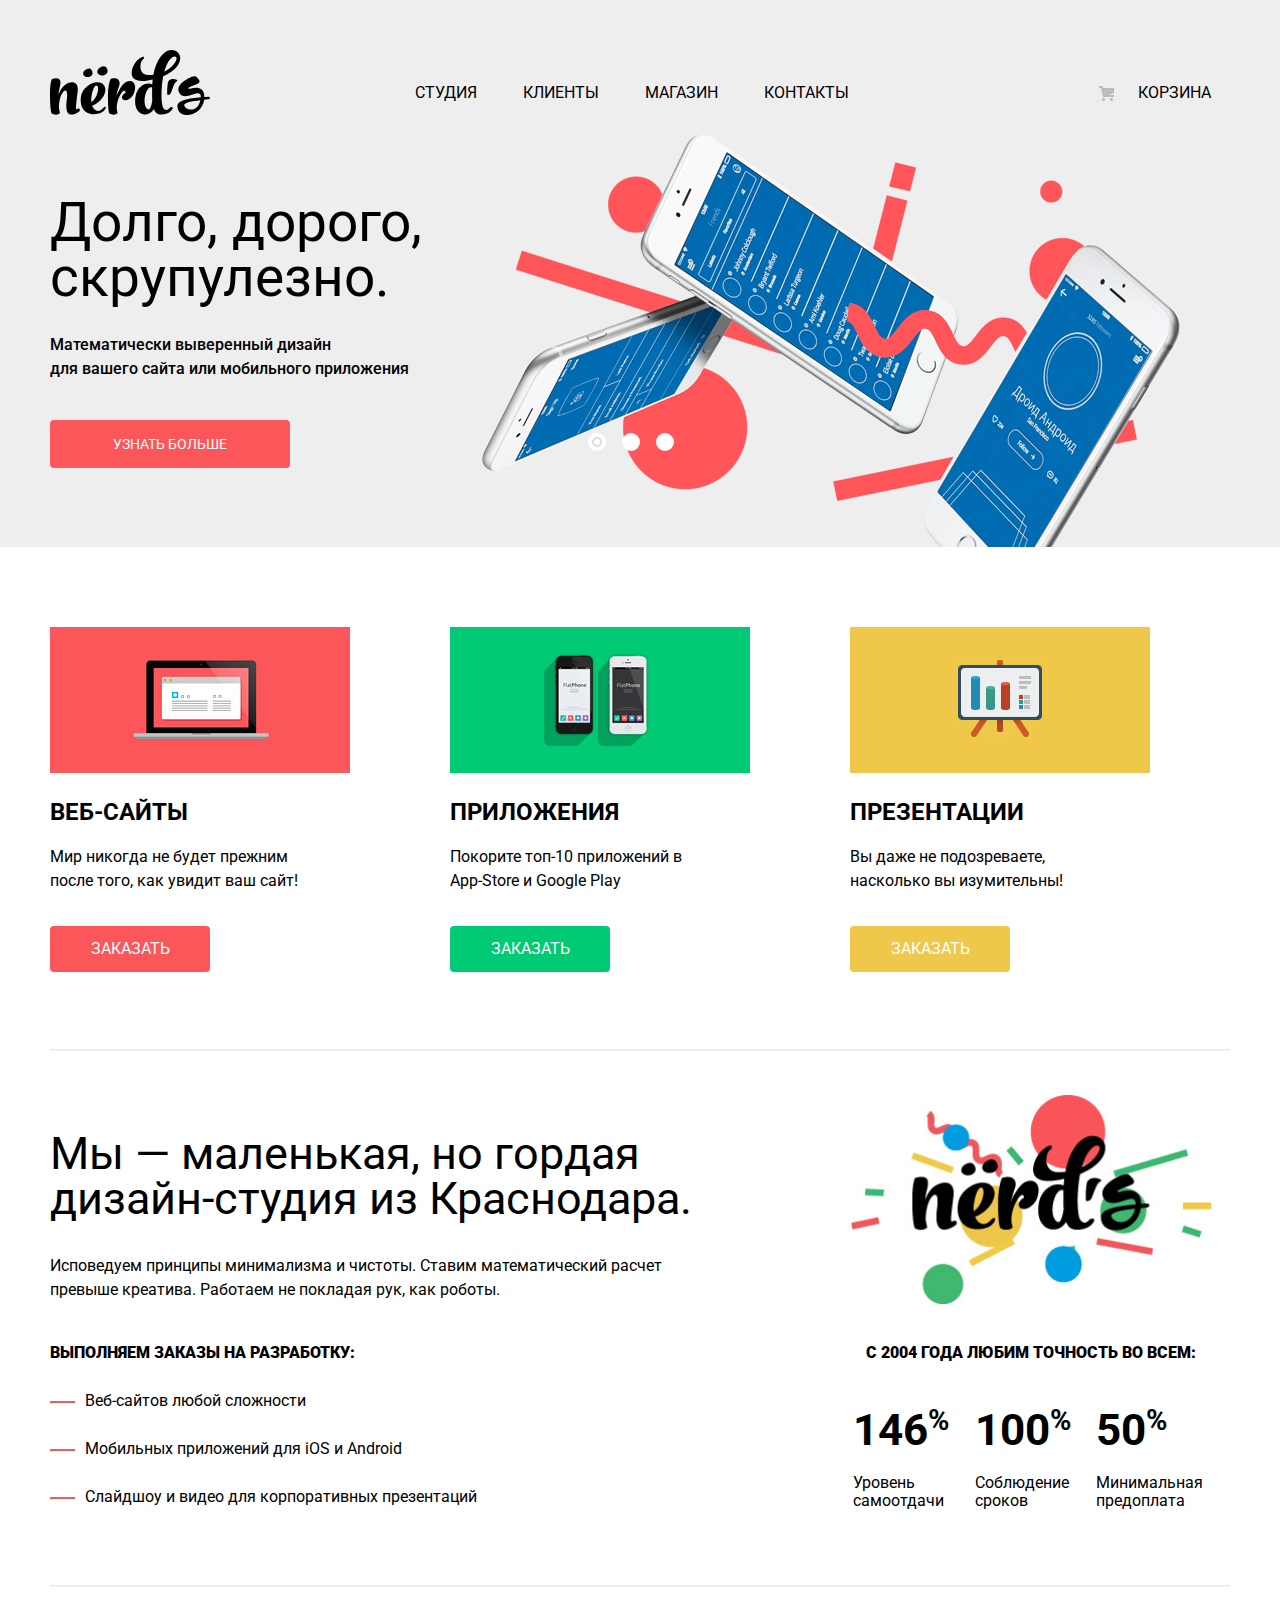
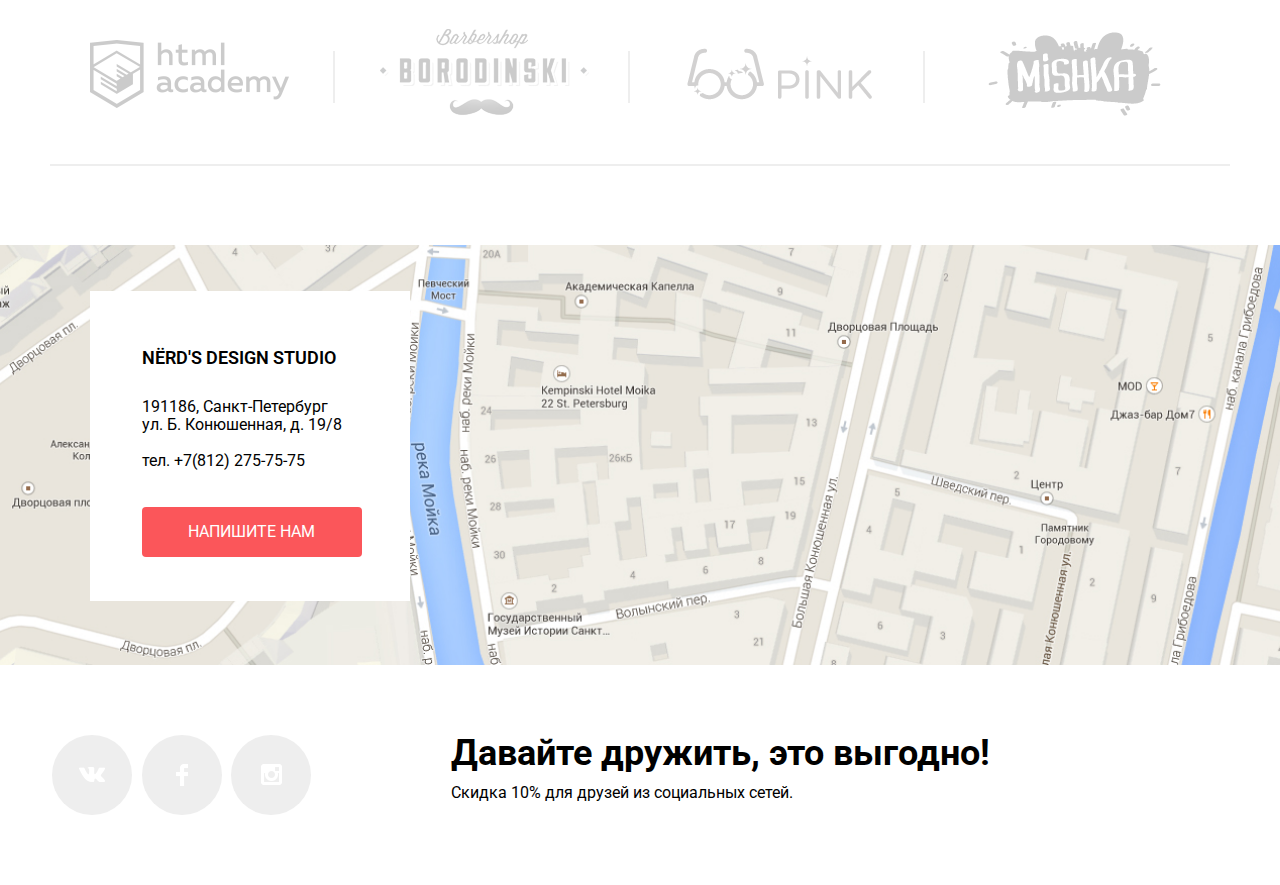
==== index.html @ 9d45665d "index paddings" ====
<!DOCTYPE html>
<html lang="ru">
<head>
	<meta charset="utf-8">
	<title>Nerds</title>
	<link href="https://fonts.googleapis.com/css?family=Roboto:100,300,400,500,700&amp;subset=cyrillic-ext" rel="stylesheet">
	<link rel="stylesheet" type="text/css" href="css/normalize.css">
	<link rel="stylesheet" type="text/css" href="css/style.css">
</head>

<body>
	<header class="main-header">
		<div class="header-container container">
			<div class="logo">
				<img src="img/nerds-logo.svg" width="160" height="67" alt="Логотип Nerds"></div>
				<ul class="navigation-list">
					<li>
						<a class="navigation-item" href="#">Студия</a>
					</li>
					<li>
						<a class="navigation-item" href="#">Клиенты</a>
					</li>
					<li>
						<a class="navigation-item" href="catalogue.html">Магазин</a>
					</li>
					<li>
						<a class="navigation-item" href="#">Контакты</a>
					</li>
				</ul>
				<div class="cart">
					<a href="cart.html" class="cart-link">Корзина</a>
				</div>
			</div>
		</header>

		<div class="slider-wrapper">
			<input type="radio" name="slider-indicator" value="1" id="radio1" class="indicator-1" checked>
			<input type="radio" name="slider-indicator" value="2" id="radio2" class="indicator-2">
			<input type="radio" name="slider-indicator" value="3" id="radio3" class="indicator-3">
			
			<div class="slider-indicator">
				<label class="indicator-radio indicator-radio-1" for="radio1"></label>
				<label class="indicator-radio indicator-radio-2" for="radio2"></label>
				<label class="indicator-radio indicator-radio-3" for="radio3"></label>
			</div>

			<div class="container container-block">			
				<div class="slider">
					<div class="slide slide-1">
						<div class="slide-text">
							<p class="slide-headline">Долго, дорого, скрупулезно.</p>
							<p class="slide-promo">Математически выверенный дизайн<br>для вашего сайта или мобильного приложения</p>
							<a class="button slider-button" href="#">Узнать больше</a>
						</div>
					</div>


					<div class="slide slide-2">
						<div class="slide-text">
							<p class="slide-headline">Любим математику как никто другой</p>
							<p class="slide-promo">Никакого креатива, только математические формулы<br>для расчета идеальных пропорций.</p>
							<a class="button slider-button" href="#">Узнать больше</a>
						</div>
					</div>

					<div class="slide slide-3">
						<div class="slide-text">
							<p class="slide-headline">Только ночь, только хардкор</p>
							<p class="slide-promo">Работать днем, как все? Мы против этого.<br>Ближе к полуночи работа только начинается.</p>
							<a class="button slider-button" href="#">Узнать больше</a>
						</div>
					</div>
				</div>
			</div>
		</div>

		<main class="main-container">
			<div class="section-container container">
				<section class="services">
					<h2 class="visually-hidden">Услуги студии Nerd's</h2>
					<ul class="our-services">
						<li class="services-item websites">
							<img class="services-image" src="img/web-site.jpg" width="300" height="146" alt="веб-сайты">
							<h3 class="services-headline">Веб-сайты</h3>
							<p class="promo-text">Мир никогда не будет прежним<br>после того, как увидит ваш сайт!</p>
							<a class="button services-button button-red" href="#">ЗАКАЗАТЬ</a>
						</li>
						<li class="services-item services-apps">
							<img class="services-image" src="img/mobile-apps.jpg" width="300" height="146" alt="мобильные приложения">
							<h3 class="services-headline">Приложения</h3>
							<p class="promo-text">Покорите топ-10 приложений в<br>App-Store и Google Play</p>
							<a class="button services-button button-green" href="#">ЗАКАЗАТЬ</a> 
						</li>
						<li class="services-item services-presentations">
							<img class="services-image" src="img/presentations.jpg" width="300" height="146" alt="презентации">
							<h3 class="services-headline">Презентации</h3>
							<p class="promo-text">Вы даже не подозреваете,<br>насколько вы изумительны!</p>
							<a class="button services-button button-yellow" href="#">ЗАКАЗАТЬ</a>
						</li>
					</ul>
				</section>

				<section class="about-us">
					<h1 class="visually-hidden">О студии Nerd's</h1> 
					<div class="introduction">
						<p class="intro-headline promo-headline">Мы &mdash; маленькая, но гордая дизайн-студия из Краснодара.</p>
						<p class="intro-text promo-text">Исповедуем принципы минимализма и чистоты. Ставим математический расчет превыше креатива. Работаем не покладая рук, как роботы.</p>
						<p class="intro-subtitle promo-subtitle"><b>Выполняем заказы на разработку:</b></p>
						<ul class="services-list">
							<li>
								<p class="intro-item promo-text">Веб-сайтов любой сложности</p>
							</li>
							<li>
								<p class="intro-item promo-text">Мобильных приложений для iOS и Android</p>
							</li>
							<li>
								<p class="intro-item promo-text">Слайдшоу и видео для корпоративных презентаций</p>
							</li>
						</ul>		
					</div>
					<div class="efficiency">
						<img class="efficiency-logo" src="img/nerds-logo_colored.jpg" width="360"  height="208" alt="Логотип Nerds">
						<p class="efficiency-subtitle promo-subtitle"><b>С 2004 года любим точность во всем:</b></p>
						<table class="efficiency-data">
							<tr>
								<td class="efficiency-percent">146<sup>%</sup></td>
								<td class="efficiency-percent">100<sup>%</sup></td>
								<td class="efficiency-percent">50<sup>%</sup></td>
							</tr>
							<tr>
								<td class="efficiency-legend">Уровень самоотдачи</td>
								<td class="efficiency-legend">Соблюдение сроков</td>
								<td class="efficiency-legend">Минимальная предоплата</td>
							</tr>
						</table>	
					</div>
				</section>

				<ul class="partners">
					<li>
						<a class="partners-logo logo-htmlacademy" href="https://htmlacademy.ru/intensive/htmlcss" >
							<img src="img/logo-htmlacademy.png" width="199" height="68" alt="HTML Academy">
						</a>
					</li>
					<li>
						<a class="partners-logo logo-barbershop" href="#">
							<img src="img/logo-borodinsky.png" width="209" height="90" alt="Barbershop BORODINSKI">
						</a>
					</li>
					<li>
						<a class="partners-logo logo-pink" href="#">
							<img src="img/logo-pink.png" width="185" height="52" alt="PINK">
						</a>
					</li>
					<li>
						<a class="partners-logo logo-mishka" href="#">
							<img src="img/logo-mishka.png" width="170" height="86" alt="MISHKA">
						</a>
					</li>
				</ul> 
			</div>
		</main>

		<footer class="main-footer footer-index">
			<div class="contacts-wrapper">
				<iframe class="iframe-map" src="https://www.google.com/maps/embed?pb=!1m18!1m12!1m3!1d1998.6037999040354!2d30.322010416394033!3d59.938716271971415!2m3!1f0!2f0!3f0!3m2!1i1024!2i768!4f13.1!3m3!1m2!1s0x4696310fca5ba729%3A0xea9c53d4493c879f!2sBolshaya+Konyushennaya+ul.%2C+19%2C+Sankt-Peterburg%2C+Russia%2C+191186!5e0!3m2!1sen!2s!4v1441888483426" width="1200" height="420" allowfullscreen></iframe>
				<h2 class="visually-hidden">Как до нас добраться</h2>
				<div class="contacts-address">
					<h2 class="subtitle subtitle-contacts">Nёrd's design studio</h2>
					<p class="address">191186, Санкт-Петербург<br>ул. Б. Конюшенная, д. 19/8</p> 
					<a href="tel:+78122757575" class="tel">тел. +7(812) 275-75-75</a>
					<a href="#" class="button write-us-button">Напишите нам</a> 
				</div>
				<div class="map-marker">
					<img src="img/map-marker.png" width="231" height="190" alt="Nёrds">
				</div>

			</div>

			<div class="write-inner">
				<form class="" action="#" method="post">
					<h2 class="headline">Напишите нам<span class="modal-close">&times;</span></h2>
					<div class="inner-data">
						<div class="col-2">
							<label for="name-field">Ваше имя</label>
							<input type="text" name="name" id="name-field" placeholder="Представьтесь, пожалуйста">
						</div>
						<div class="col-2">
							<label for="email-field">Ваш e-mail</label>
							<input type="text" name="e-mail" id="email-field" placeholder="Для отправки ответа">
						</div>
						<div class="col-1">
							<label for="text-space">Текст письма</label>
							<textarea name="text-field" id="text-space" placeholder="В свободной форме" rows="4"></textarea>
							<input class="button inner-button" type="submit" name="submit-button" value="Отправить">
						</div>
					</div>			
				</form>
			</div> 

			<div class="social-media container">	
				<ul class="social-media-list">
					<li>
						<a class="social-media-logo social-media-logo-vk" href="#"></a>
					</li>
					<li>
						<a class="social-media-logo social-media-logo-fb" href="#"></a>
					</li>
					<li>
						<a class="social-media-logo social-media-logo-inst" href="#"></a>
					</li>    	
				</ul>
				<div class="socialmedia-promo">
					<p class="socialmedia-headline">Давайте дружить, это выгодно!</p>
					<p class="socialmedia-text">Скидка 10% для друзей из социальных сетей.</p>
				</div>
			</div>
		</footer>
		<script type="text/javascript">
			var write = document.querySelector(".write-us-button");
			var popup = document.querySelector(".write-inner");
			var close = document.querySelector(".modal-close");
			var yourname = popup.querySelector("[name=name]");

			write.addEventListener("click", function (evt) {
				evt.preventDefault();
				popup.classList.add("write-inner-show");
				yourname.focus();
			});

			close.addEventListener("click", function (evt) {
				evt.preventDefault();
				popup.classList.remove("write-inner-show");
			});

		</script>
	</body>
	</html>
---- css/style.css ----
/*-----------------------------------GENERAL-----------------------------*/
body {
  margin: 0;
  padding: 0;
  font-family: Roboto, Arial, sans-serif;
  font-size: 16px;
  line-height: 24px;
  font-weight: 400; 
  color: #000000;

  background-color: #ffffff;

  min-width: 1200px;
}

.visually-hidden:not(:focus):not(:active),
input[type="checkbox"].visually-hidden,
input[type="radio"].visually-hidden {
  position: absolute;

  width: 1px;
  height: 1px;
  margin: -1px;
  border: 0;
  padding: 0;
  white-space: nowrap;

  clip-path: inset(100%);
  clip: rect(0 0 0 0);
  overflow: hidden;
}

a {
  text-decoration: none;
  color: #000000;
}

fieldset {
  border: none;
}
.subtitle legend {
  font-family: Roboto, Arial, sans-serif;
  font-size: 18px;
  line-height: 30px;
  font-weight: 600;
  text-transform: uppercase;
}
.subtitle {
  text-transform: uppercase;
}

/*p,
ul {
  margin: 0;
  padding: 0;
  }*/
  .indicator,
  .our-services,
  .services-list,
  .partners,
  .social-media-list,
  .price-range,
  .grid-list,
  .features-list,
  .sorter-list,
  .catalogue-list,
  .pagination {
    list-style: none;

    margin: 0;
    padding: 0;
  }

  .sorter-list,
  .navigation-list,
  .catalogue-list,
  .pagination,
  .partners,
  .social-media-list {
    margin: 0;
    padding: 0;
  }
  /*---------------------P margin 0; padding 0;---------*/
  .slide-headline,
  .slide-promo,
  .slide-text,
  .promo-text,
  .promo-headline,
  .promo-subtitle,
  .address,
  .socialmedia-headline,
  .socialmedia-text,
  .subtitle,
  .description {
    margin: 0;
    padding: 0;
  }

  div,
  * {
    box-sizing: border-box;
  }

  img {
    width: 100%;
    height: auto; 
  }

  /*-------------------------------ЦЕНТРОВЩИК И ОТСТУПЫ КРУПНЫХ ЭЛЕМЕНТОВ-----------------------------*/

  .container {
    width: 1200px;

    margin: 0 auto;
    padding-left: 10px;
    padding-right: 10px;

    display: flex;
  }
  .container-block {
    display: block;
    overflow: hidden;

    padding: 0;
  }
  .header-container { 
    padding-top: 50px;
    padding-bottom: 0px;
  }
  .section-container {
    flex-direction: column;
  }

/*-------------------------------Layout HEADER---------------------*/
  .logo {
    min-width: 160px; 
    min-height: 70px;
  }
  .logo:hover,
  .logo:focus {
    opacity: 0.8;
  }
  .logo:active {
    opacity: 0.3;
  }

  .navigation-list  {  
    min-width: 854px;

    display: flex;
    flex-grow: 1;
    justify-content: center;
    align-items: center;
  }

  .active-item {
    border-bottom: 2px solid #f00;
  }

  .navigation-list li {
    padding-top: 11px;
    padding-left: 18px;
    padding-right: 28px;
  }
  .navigation-list a {
    display: block;
  }
  .cart { 
    width: 166px;

    display: flex;

    padding-top: 11px;
  }
  .cart-link {
    width: 100%;

    display: flex;
    justify-content: center;
    align-items: center;
  }
  .cart-link::before {

    content: "";
    width: 23px;
    height: 21px;

    background-image: url(../img/cart-icon.png);
    background-repeat: no-repeat;
    background-position: 0 3px;

    margin: 0 16px;
    opacity: 0.7;
  }
  /*----------------------------------BUTTONS--------------------------------*/

  .button,
  .item-inner-btn {
    font: inherit;
    color: #ffffff;
    text-transform: uppercase;
    text-align: center;
    vertical-align: middle;
    background-color: #fb565a;
    border: none;
    border-radius: 4px; 
  }
  .item-inner-btn {
    padding: 15px 40px;
    width: 100%;
    display: inline-block;
    vertical-align: middle;
  }
  .button {
    display: inline-block;
    vertical-align: middle;
  }

  .button:hover,
  .button:focus,
  .item-inner-btn:hover,
  .item-inner-btn:focus {
    background-color: #e74246;
  }

  .button:active {
    background-color: #d73738;
    /*color: #d7373b;*/
    box-shadow: inset 0 5px #c13135;
  }
  .item-inner-btn:active {
    color: #ffffff;
    box-shadow: inset 0 5px #c13135;
  }

  .services-button {
    width: 160px;
    padding: 11px 40px;
  }
  .button-green {
    background-color: #00ca74;
  }
  .button-green:hover,
  .button-green:focus {
    background-color: #00bc6c;
  }
  .button-green:active {
    background-color: #00aa62;
    color: #ffffff;
    box-shadow: inset 0 5px #009958;
  }
  .button-yellow {
    background-color: #efc84a;
  }
  .button-yellow:hover,
  .button-yellow:focus {
    background-color: #eab534;
  }
  .button-yellow:active {
    background-color: #e5a722;
    color: #ffffff;
    box-shadow: inset 0 5px #ce961f;
  }

  .main-header a,
  .contacts-address {
    color: #000000;
  }
  
  /*---------------------------------SLIDER----------------------------------*/

  .slider .headline,
  .page-headline {
    font-size: 55px;
    line-height: 55px;
    font-weight: 500; 
  }
  .slide-promo {
    font-size: 16px;
    line-height: 24px;
    font-weight: 500;

    padding-bottom: 39px;
  }

  .slider-wrapper {
    background-color: #eeeeee;

    position: relative;
  }

  .slide {
    width: 100%;
    min-height: 422px;
    display: inline-block;
    background-repeat: no-repeat;
    background-position: 88% 97%;
    font-size: 17px;
    white-space: normal;
    padding: 0 10px;  
    vertical-align: top;
  }

  .slider {
    white-space: nowrap;
    font-size: 0;
    position: relative;
    left: 0;
  }
  .slide-1 {
    background-image: url(../img/slide1.png);
  }
  .slide-2 {
    background-image: url(../img/slide2.png);
    background-position: 88% 97%;
  }
  .slide-3 {
    background-image: url(../img/slide3.png);
    background-position: 88% 97%;
  }
  .slider-indicator {
    position: absolute;
    bottom: 89px;
    left: calc(50% - 9px);
    transform: translateX(-50%);
    z-index: 3;
  }
  .slider-wrapper {
    position: relative;
  }
  .indicator-radio {
    width: 18px;
    height: 18px;
    background: #fff;
    margin: 0px 6px;
    display: inline-block;
    border-radius: 50%;
    position: relative;
  }
  .indicator-1:checked ~ .slider-indicator .indicator-radio-1::before,
  .indicator-2:checked ~ .slider-indicator .indicator-radio-2::before,
  .indicator-3:checked ~ .slider-indicator .indicator-radio-3::before  {
    content: "";
    width: 6px;
    height: 6px;
    border: 2px solid #ddd;
    border-radius: 50%;
    position: absolute;
    top: 4px;
    left: 4px;
    display: block;
  }
  .indicator-1:checked ~ .container .slider {
    left: 0;
  }
  .indicator-2:checked ~ .container .slider {
    left: -100%;
  }
  .indicator-3:checked ~ .container .slider {
    left: -200%;
  }

  .slide-headline {
    margin: 0;
    padding: 0;

    font-size: 55px;
    line-height: 1em;

    font-weight: 400;

    padding-bottom: 28px;
  }
  .slider-button {
    font-size: 14px;

    min-width: 240px;

    padding: 12px 40px;
  }
  .slide-text {
    max-width: 515px;
    padding-top: 70px;
  }
  .promo-text {
    font-size: 16px;
    line-height: 1.5em;
    font-weight: 400;

    padding-bottom: 33px;
  }

  /*----------------------СЕРВИСЫ-----------------------*/
  .our-services {
    margin: 0;
    padding: 0;
    display: flex;
  }
  .services {
    padding-top: 80px;
    padding-bottom: 77px;
  }
  .services-item {
    width: 300px;
    margin-right: 100px;
  }
  .services-item:last-of-type {
    margin-right: 0;
  }
  .services-button {
   
  }
  /*-------------------------------О НАС----------------------------*/
  .about-us {
    display: flex;

    padding-bottom: 52px;
    border-top: 2px solid #eeeeee;
  }

  .introduction {
    width: 742px;

    padding-top: 80px;
    padding-right: 70px;
  }
  .services-headline {
    font-size: 24px;
    line-height: 1.2em;
    font-weight: 700;
    text-transform: uppercase;

    margin-top: 18px;
    margin-bottom: 18px;
  }
  .promo-subtitle {
    font-size: 16px;
    line-height: 1.5em;
    font-weight: 700; 
    text-transform: uppercase;
  }

  .promo-headline {
    font-size: 45px;
    line-height: 45px;
    font-weight: 400; 
  }

  .intro-headline {
    padding-bottom: 33px;
  }
  .intro-text {
   padding-bottom: 39px; 
 }
 .intro-subtitle {
  display: block;

  padding-bottom: 24px;
}
.intro-item {
  padding-bottom: 24px;
}
.intro-item::before {
  content: "";
  
  width: 25px;
  height: 2px;

  background: #fb565a;
  border: solid #ffffff;
  border-width: 0px 10px;
  border-left: 0;

  display: inline-block;
  vertical-align: middle;
}

.services-list {
  margin: 0;
  display: flex;
  flex-direction: column;
  justify-content: space-between;
}
.efficiency {
  width: 420px;

  text-align: center;

  padding-top: 44px;
  padding-left: 58px;
}
.efficiency-logo {
  min-width: 360px;

  margin-bottom: 30px;
}
.efficiency-subtitle {
  padding-bottom: 40px;
}
.efficiency-percent {
  font-size: 44px;
  line-height: 1em;
  font-weight: 700;

  padding-right: 20px;
}
.efficiency-percent sup {
  font-size: 0.66em;
}
.efficiency-data {
  text-align: left;
}
.efficiency-legend {
  font-size: 16px;
  line-height: 18px;
  padding-top: 19px;
}

/*-----------------------PARTNERS---------------------*/
.partners {
/*  min-height: 180px;*/

  border-bottom: 2px solid #eeeeee;
  border-top: 2px solid #eeeeee;

  display: flex;
  align-items: center;
  justify-content: space-around;

  padding-top: 42px;
  padding-bottom: 38px;
}

.partners li {
  width: 22%;

  position: relative;

  text-align: center;

  padding-right: 17px;
}
.partners li::after {
  content: "";
  display: block;
  width: 2px;
  height: 52px;
  position: absolute;
  top: 50%;
  transform: translateY(-50%);
  right: -8px;
  background: #eeeeee;
}
.partners li:last-of-type::after {
  display: none;
}
.partners img {
  width: auto;
}

/*------------------------------ FOOTER----------------------------*/
.main-footer {
  position: relative;

  padding-top: 40px;
}

.footer-index {
  padding-top: 79px;
}

.footer-catalogue {
  padding-top: 65px;
}

.contacts-wrapper {
  min-height: 420px;
  position: relative;

  background-size: cover;
  background-image: url(../img/map.jpg);
  background-repeat: no-repeat;
  background-position: center;
}
.address-wrapper {
  min-height: 400px;
}
.iframe-map {
  border: 0;
  width: 100%;
  height: 420px;

  display: block;
}
.contacts {    
  margin: 0 auto;
  padding: 0;
}
.contacts-address {
  width: 320px;
  min-height: 310px;

  background-color: #ffffff;

  position: absolute;
  top: 11%;
  left: 7%;

  display: flex;
  flex-direction: column;

  padding-top: 52px;
  padding-right: 49px;
  padding-left: 52px;
}

.subtitle-contacts {
  margin: 0;
  padding-bottom: 24px;
}

.address {
  padding-bottom: 15px;
}
.tel {
  padding-bottom: 34px;
}

.write-us-button {
  width: 220px;
  max-height: 51px;
  padding: 13px 29px;
  color: #ffffff;
  margin: 0 auto;
}

.map-marker {
  display: none;
  /*position: absolute;
  top: 5%;
  right: 45%;*/
}

.social-media {
  display: flex;

  padding-top: 70px;
  padding-bottom: 70px;
  padding-left: 12px
}

.social-media-list {
  width: 259px;

  display: flex;
  align-items: center;
  justify-content: space-between;

  margin-right: 140px;
}

.subtitle {
  font-size: 18px;
  line-height: 1.7em;
  font-weight: 600; 
  text-transform: uppercase;
}

.contacts-address .address {
  font-size: 16px;
  line-height: 18px;
  font-weight: 400;
}

.contacts-address a {
  font: inherit;
}
/*------------------------------СОЦ СЕТИ--------------------------*/
.socialmedia-headline {
  font-size: 36px;
  line-height: 36px;
  font-weight: 700; 

  padding-bottom: 11px;
}

.socialmedia-text {
  font-size: 16px;
  line-height: 22px;
  font-weight: 400;
}

.social-media-logo-vk {
  width: 80px;
  height: 80px;

  background: url(../img/vk-icon.png);
  background-repeat: no-repeat;
  background-position: center;
  background-color: #eeeeee;
  border-radius: 50%;

  display: block;
}

.social-media-logo-fb {
  width: 80px;
  height: 80px;

  background: url(../img/fb-icon.png);
  background-repeat: no-repeat;
  background-position: center;
  background-color: #eeeeee;  
  border-radius: 50%;

  display: block;
}

.social-media-logo-inst {
  width: 80px;
  height: 80px;

  background: url(../img/insta-icon.png);
  background-repeat: no-repeat;
  background-position: center;
  background-color: #eeeeee;
  border-radius: 50%;

  display: block;
}
.social-media-logo:hover,
.social-media-logo:focus {
  background-color: #e74246;
}
.social-media-logo:active {
  color: #e37376;
  background-color: #d7373b;

  box-shadow: inset 0 5px #c13135;
}

/*-----------------------------WRITE-INNER-----------------------*/
* {
  box-sizing: border-box;
}

.write-inner { 
  width: 960px;
  min-height: 589px;
  
  position: absolute;
  top: -51px;
  left: 50%;
  transform: translateX(-51%);

  background-color: #ffffff;
  box-sizing: border-box;
  box-shadow: 0 14px 44px 3px #333;

  padding: 69px 100px; 

  display: none;
}
.write-inner-show {
  display: block;
}
.write-inner .headline {
  font-size: 45px;
  line-height: 1em;
  font-weight: 600;
  
  background: #ffffff;

  padding: 0;
  margin: 0;

  margin-bottom: 41px;
}

.modal-close {
  font-size: 47px;
  font-weight: 400;
  opacity: 0.5;
  color: #fb565a;
  cursor: pointer;

  position: absolute;
  top: 47px;
  right: 67px;

  padding: 20px;
}
.modal-close:hover,
.modal-close:focus {
  opacity: 1;
}
.modal-close:active {
  opacity: 0.1;
}

.inner-data {
  display: flex;
  flex-wrap: wrap;
  justify-content: space-between;
}

.col-2 {
 width: 47%;
}
.col-1 {
  width: 100%;
}

.write-inner label {
  font-size: 16px;
  line-height: 1.2em;
  font-weight: 700;

  display: block;

  margin-bottom: 10px;
}
.write-inner input[type="text"],
.write-inner textarea {
  font-family: Roboto, Arial, sans-serif;
  font-size: 16px;
  line-height: 1.2em;
  font-weight: 400;
  opacity: 0.5;

  width: 100%;
  margin-bottom: 37px;
  padding: 12px;
  
  border: 2px solid #333;
  border-radius: 4px; 
}
.write-inner textarea {
  resize: none;
  min-height: 117px;

  margin-bottom: 40px;
}
.inner-button {   
  max-width: 260px;
  padding: 12px 85px;
}

.write-inner input:focus,
.write-inner textarea:focus,
.write-inner input:hover,
.write-inner textarea:hover {
  border-color: #000000;
  color: #000000;
}
.write-inner input::invalid,
.write-inner textarea::invalid {
  border-color: #e74246;
  color: #e74246;
}
/*-------------------------Layout CATALOGUE MAIN-------------------------*/
.headline {
  background: #eeeeee;
  padding-top: 70px;
  padding-bottom: 108px;
}
.page-headline {
  margin: 0 auto;
}

.page-column-1 {
  width: 360px;
}
.page-column-2 {
  display: flex;
  width: 826px;
  flex-wrap: wrap;
  flex-direction: column;
  padding-left: 49px;
}

/*-----------------------SORTER---------------------*/
.sorter {
  display: flex;
  align-items: center;

  padding-top: 51px;
  padding-bottom: 53px;
}

.sorter-headline {
  font-size: 18px;
  line-height: 1em;

  width: 399px;
}

.sorter-list {
  width: 404px;
}

.sorter-item {
  font-size: 14px;
  line-height: 1.2em;
  font-weight: 400;
  text-transform: uppercase;
  opacity: 0.5;
}
.sorter-btn {
  font-size: 12px;
  opacity: 0.5;
}
.sorter-item:hover,
.sorter-item:focus,
.sorter-btn:hover,
.sorter-btn:focus {
  opacity: 0.9;
}
.sorter-item:active,
.sorter-btn:active {
  opacity: 1;
}
.sorter-list li {
  display: inline-block;
  vertical-align: top;

  padding-left: 12px;
}

.btn-down {
  padding-left: 50px;
}

/*------------------------CATALOGUE-------------------*/
.catalogue {
  padding-bottom: 44px;
}

.catalogue-list {
  width: 760px;

  display: flex;
  flex-wrap: wrap;
  justify-content: space-between;
  align-items: center;
}
/*----------------------------------PAGINATION-----------------------------*/
.pagination li {
  display: inline-block;
  vertical-align: top;

  padding-right: 8px;
}

.pagination-number,
.pagination-next {
  font-size: 16px;  
  line-height: 1.2em;
  text-transform: uppercase;
  background-color: #eeeeee;
  
  display: inline-block;
  text-align: center;
  vertical-align: middle;

  padding: 16px 20px;
}

.pagination-number {  
  height: 50px;
  width: 50px;
}

.pagination-next {
  width: 256px;
  height: 50px;
  
  text-align: center;
}

.pagination-number:hover,
.pagination-number:focus,
.pagination-next:hover,
.pagination-next:focus {
  background-color: #dfdfdf;
}
.pagination-number:active,
.pagination-next:active  {
  background-color: #d5d5d5;
  color: #a9a9a9;
  box-shadow: inset 0 5px #bfbfbf;
}


/*---------------------------------HEADER & NAV----------------------------*/
.main-header {
  font-size: 16px;
  line-height: 30px;
  font-weight: 400; 
  text-transform: uppercase;

  background-color: #eeeeee;
}
.navigation-list {
  list-style: none;
}

.main-header a:hover,
.main-header a:focus {
  color: #fb565a;
}
.main-header a:active {
  color: #a6a6a6;
}


/*--------------------------------------PARTNER'S LOGO------------------------- */
.partners-logo {
  opacity: 0.2;
}
.partners-logo:hover,
.partners-logo:focus {
  opacity: 1;
}
.partners-logo:active {
  opacity: 0.1;
}

/*--------------------------ФИЛЬТРЫ БОКОВАЯ ПАНЕЛЬ---------------------------*/
fieldset {
  margin: 0;
  padding: 0;
}

.filters {
  padding-top: 55px;
}
.price-item {
  margin: 0;
  padding: 0;
  border: none;
  padding-bottom: 55px;
}
.range-filter {
  width: 260px;
  margin-top: 49px;
}

.price-item legend {
  font-size: 18px;
  line-height: 24px;
  text-transform: uppercase;
  font-weight: 700;
}

.range-controls {
  position: relative;
  
  height: 80px;
  margin-bottom: 15px;
  padding-top: 39px;
  padding-right: 20px;
  padding-left: 20px;
  
  background-color: #f1f1f1;
  
  border-radius: 5px;
}

.range-controls .scale {
  height: 2px;

  background: #d7dcde;
}

.range-controls .bar {
  width: 55%;
  height: 3px;
  margin-left: 9%;
  background: #00ca74;
}

.range-controls .toggle {
  position: absolute;
  top: 32px;
  left: 0;
  
  width: 20px;
  height: 20px;
  padding: 0;

  border: 8px solid #ffffff;
  background-color: #ababab;
  box-shadow: 0 2px 1px 0 #cfcfcf;
  border-radius: 50%;
  cursor: pointer;
}

.range-controls .toggle-min {
  left: 18px;
}

.range-controls .toggle-max {
  left: 163px;
}

.price-controls {
  font-size: 0;
}

.price-controls label {
  display: inline-block;
  width: 50%;
  
  font-size: 16px;
  text-transform: uppercase;
}

.price-controls input {
  width: 80px;
  padding-top: 9px;
  padding-bottom: 10px;
  margin-left: 10px;
  
  font-family: Roboto, Arial, sans-serif;
  font-size: 16px;
  text-align: center;
  color: #283136;
  
  border: none;
  border-radius: 5px;
  background: #f1f1f1;
}

.max-price {
  text-align: right;
}

/*-------------------------RADIOBUTTON & CHECKBOX---------------------------*/
.grid,
.features {
  padding-bottom: 25px;
}
.grid-headline,
.features-headline {
  padding-bottom: 15px;
}
.grid-list li {
  padding-bottom: 17px;
}
.features-list li {
  padding-bottom: 17px;
}
legend .subtitle {
  font-size: 18px;
  line-height: 30px;
  font-weight: 600;
  text-transform: uppercase;
}
input[type="checkbox"],
input[type="radio"] {
  display: none;
}
input[type="checkbox"] + label,
input[type="radio"] + label {
  font-size: 16px;
  line-height: 20px;
  font-weight: normal;
  padding-left: 37px;
  background-repeat: no-repeat;
  position: relative;
}

input[type="checkbox"] + label::before,
input[type="radio"] + label::before {
  content: "";
  display: inline-block;
  vertical-align: middle;
  height: 25px; 
  width:27px;
  position: absolute;
  left: 0px;
  opacity: 0.5;
}

input[type="checkbox"] + label::before {
  background-image: url(../img/checkbox-off.png);
  background-repeat: no-repeat;
}

input[type="radio"] + label::before {
  background-image: url(../img/radio-off.png);
  background-repeat: no-repeat;

}

input[type="checkbox"]:checked + label::before {
  background-image: url(../img/checkbox-on.png);
  background-repeat: no-repeat;
  opacity: 0.5;
}

input[type="radio"]:checked + label::before {
  background-image: url(../img/radio-on.png);
  background-repeat: no-repeat;
  opacity: 0.5;
}

  /*input[type="checkbox"] + label:hover,
  input[type="checkbox"] + label:focus,
  input[type="radio"] + label:hover,
  input[type="radio"] + label:focus {
   color: #4d4d4d;
   }*/

   input[type="checkbox"]:checked:hover + label::before,
   input[type="checkbox"]:checked:focus + label::before,
   input[type="radio"]:checked:hover + label::before,
   input[type="radio"]:checked:focus + label::before {
    opacity: 1;
  }

  input[type="checkbox"]:hover + label::before,
  input[type="checkbox"]:focus + label::before,
  input[type="radio"]:hover + label::before,
  input[type="radio"]:focus + label::before {
    opacity: 1;
  }

  input[type="checkbox"]:disabled + label,
  input[type="radio"]:disabled + label {
    opacity: 0.1;
  }

  .input-submit {
    width: 74%;
    padding: 15px 40px;
    font: inherit;
    color: #000000;
    text-transform: uppercase;
    text-align: center;
    vertical-align: middle;
    background-color: #eeeeee;
    border: none;
    border-radius: 4px;

  }
  .input-submit:hover,
  .input-submit:focus {
    background-color: #dfdfdf;
  }
  input[type="submit"]:active {
    background: #d5d5d5;
    color: #a9a9a9;
    box-shadow: inset 0 5px #bfbfbf;
    outline: none;
  }
  
  /*----------------------------------CATALOGUE------------------------------*/
  .catalogue-item {
    width: 360px;
    position: relative;
    margin-bottom: 27px;
  }
  .catalogue-link {
  }
  .catalogue-link::before {
    content: "";
    height: 40px;
    width: 360px;
    display: block;
    background-image: url(../img/browser.png);
    background-repeat: no-repeat;
  }

  .catalogue-item:hover .catalogue-link::before,
  .catalogue-item:focus .catalogue-link::before {
    background-image: url(../img/browser-hover.png);
  } 

  .catalogue-item:hover .catalogue-inner {
    display: block;
  } 

  .catalogue-inner {
    width: 360px;
    min-height: 232px;
    background-color: #eeeeee;
    text-align: center;
    position: absolute;
    bottom: 0;
    display: none;
  }
  .inner-container {
    margin: 27px 80px;
  }
  h3.subtitle {
    margin: 0;
    padding-bottom: 11px;
  }
  .description {
    padding-bottom: 20px;
  }

  .catalogue-link img {
    display: block;
  }
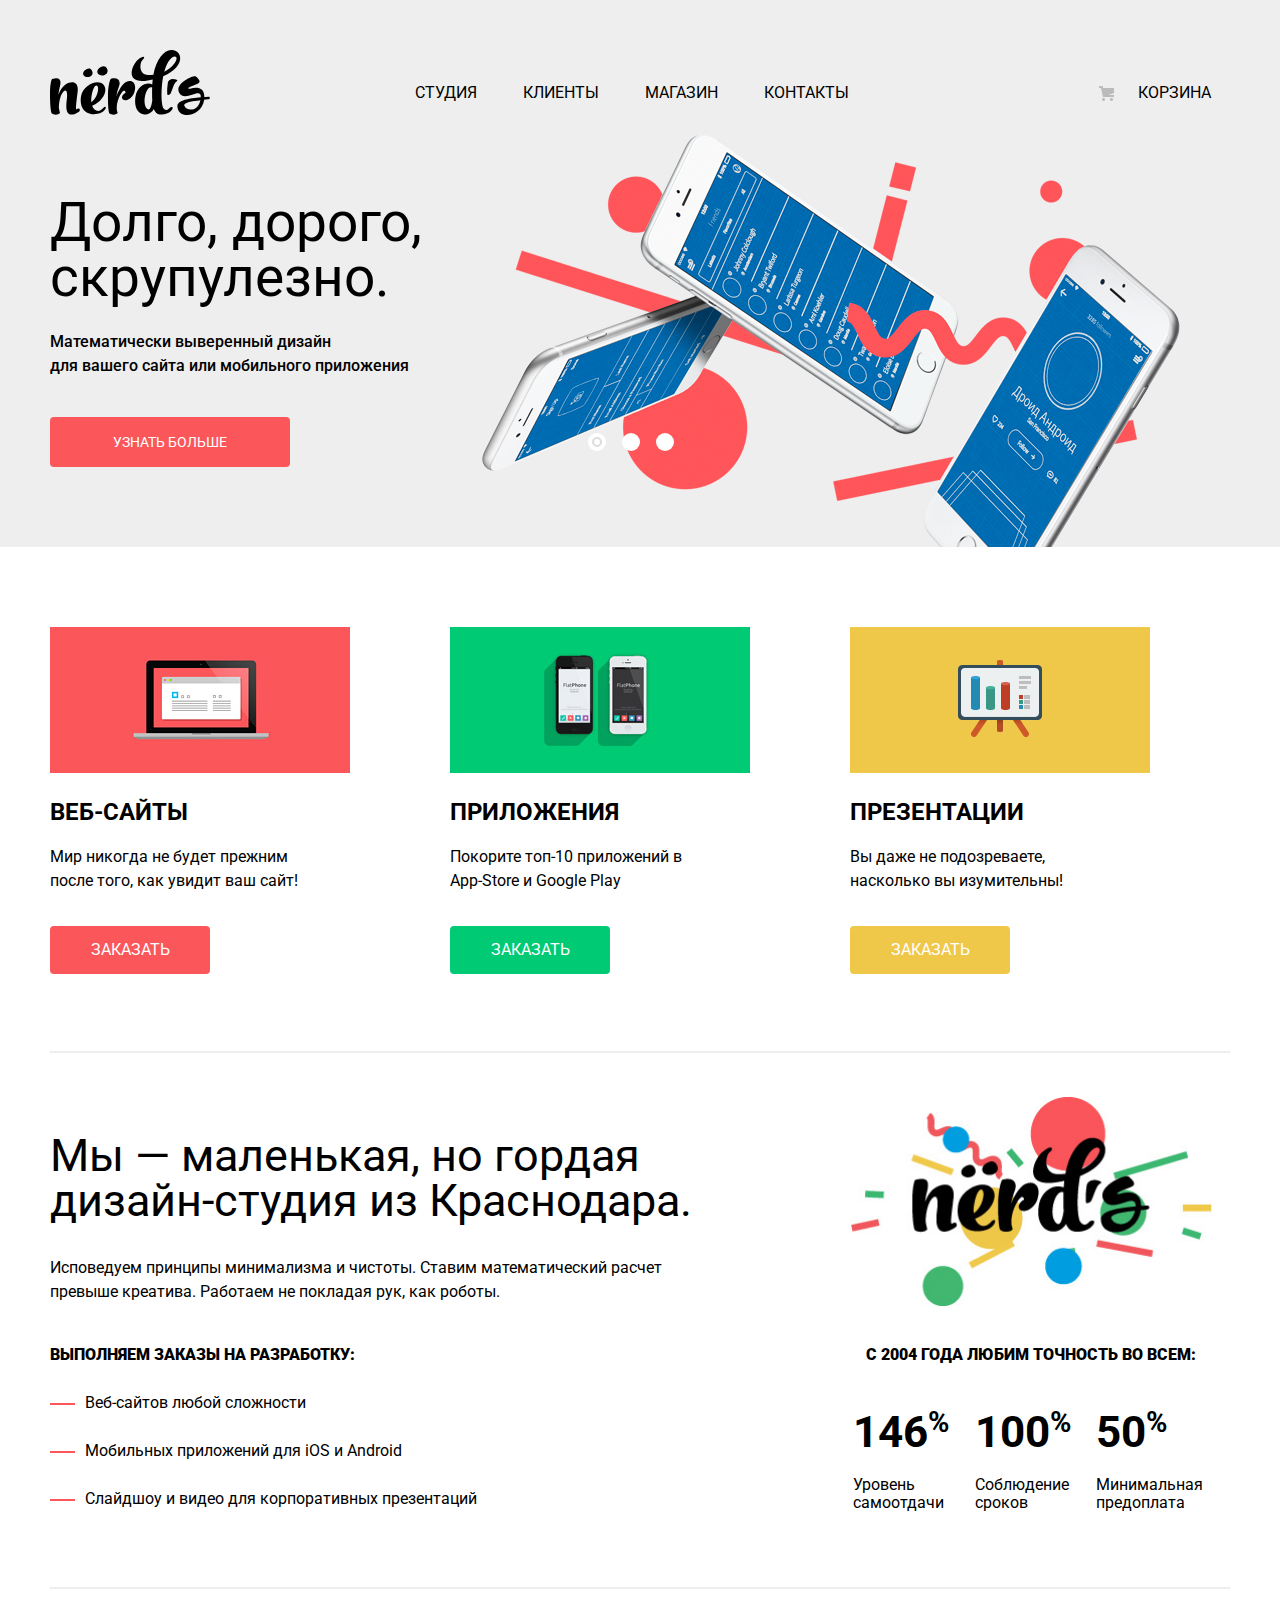
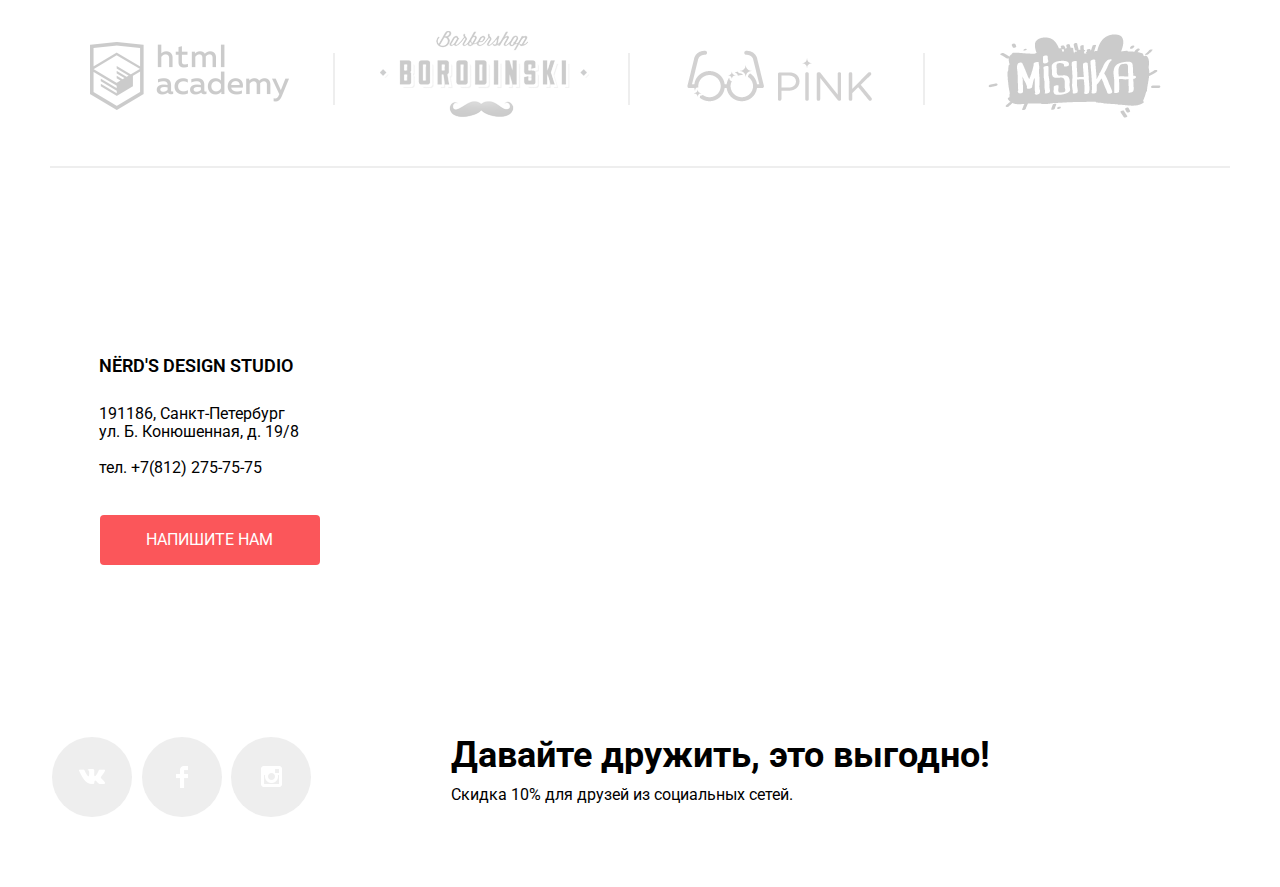
==== commit 4da8eb26: "index&catalogue brushed" ====
--- a/index.html
+++ b/index.html
@@ -162,8 +162,9 @@
 		</main>
 
 		<footer class="main-footer footer-index">
-			<div class="contacts-wrapper">
-				<iframe class="iframe-map" src="https://www.google.com/maps/embed?pb=!1m18!1m12!1m3!1d1998.6037999040354!2d30.322010416394033!3d59.938716271971415!2m3!1f0!2f0!3f0!3m2!1i1024!2i768!4f13.1!3m3!1m2!1s0x4696310fca5ba729%3A0xea9c53d4493c879f!2sBolshaya+Konyushennaya+ul.%2C+19%2C+Sankt-Peterburg%2C+Russia%2C+191186!5e0!3m2!1sen!2s!4v1441888483426" width="1200" height="420" allowfullscreen></iframe>
+			
+			<div class="contacts-wrapper container">
+				
 				<h2 class="visually-hidden">Как до нас добраться</h2>
 				<div class="contacts-address">
 					<h2 class="subtitle subtitle-contacts">Nёrd's design studio</h2>
@@ -171,11 +172,13 @@
 					<a href="tel:+78122757575" class="tel">тел. +7(812) 275-75-75</a>
 					<a href="#" class="button write-us-button">Напишите нам</a> 
 				</div>
-				<div class="map-marker">
+				<!-- <div class="map-marker">
 					<img src="img/map-marker.png" width="231" height="190" alt="Nёrds">
-				</div>
-
-			</div>
+				</div> -->
+
+			</div>
+			<iframe class="iframe-map" src="https://www.google.com/maps/embed?pb=!1m18!1m12!1m3!1d1998.6037999040354!2d30.322010416394033!3d59.938716271971415!2m3!1f0!2f0!3f0!3m2!1i1024!2i768!4f13.1!3m3!1m2!1s0x4696310fca5ba729%3A0xea9c53d4493c879f!2sBolshaya+Konyushennaya+ul.%2C+19%2C+Sankt-Peterburg%2C+Russia%2C+191186!5e0!3m2!1sen!2s!4v1441888483426" width="1200" height="420" allowfullscreen></iframe>
+
 
 			<div class="write-inner">
 				<form class="" action="#" method="post">
--- a/css/style.css
+++ b/css/style.css
@@ -132,7 +132,7 @@
     flex-direction: column;
   }
 
-/*-------------------------------Layout HEADER---------------------*/
+  /*-------------------------------Layout HEADER---------------------*/
   .logo {
     min-width: 160px; 
     min-height: 70px;
@@ -236,7 +236,7 @@
 
   .services-button {
     width: 160px;
-    padding: 11px 40px;
+    padding: 12px 40px;
   }
   .button-green {
     background-color: #00ca74;
@@ -370,14 +370,14 @@
 
     font-weight: 400;
 
-    padding-bottom: 28px;
+    padding-bottom: 25px;
   }
   .slider-button {
     font-size: 14px;
 
     min-width: 240px;
 
-    padding: 12px 40px;
+    padding: 13px 40px;
   }
   .slide-text {
     max-width: 515px;
@@ -409,7 +409,7 @@
     margin-right: 0;
   }
   .services-button {
-   
+
   }
   /*-------------------------------О НАС----------------------------*/
   .about-us {
@@ -519,7 +519,7 @@
 
 /*-----------------------PARTNERS---------------------*/
 .partners {
-/*  min-height: 180px;*/
+  /*  min-height: 180px;*/
 
   border-bottom: 2px solid #eeeeee;
   border-top: 2px solid #eeeeee;
@@ -575,17 +575,15 @@
 }
 
 .contacts-wrapper {
-  min-height: 420px;
+
   position: relative;
 
-  background-size: cover;
+  /*background-size: cover;
   background-image: url(../img/map.jpg);
   background-repeat: no-repeat;
-  background-position: center;
-}
-.address-wrapper {
-  min-height: 400px;
-}
+  background-position: center;*/
+}
+
 .iframe-map {
   border: 0;
   width: 100%;
@@ -599,20 +597,21 @@
 }
 .contacts-address {
   width: 320px;
-  min-height: 310px;
+  /*min-height: 310px;*/
 
   background-color: #ffffff;
 
   position: absolute;
-  top: 11%;
-  left: 7%;
+  top: 53px;
+  left: 9px;
 
   display: flex;
   flex-direction: column;
 
-  padding-top: 52px;
+  padding-top: 51px;
+  padding-bottom: 46px;
   padding-right: 49px;
-  padding-left: 52px;
+  padding-left: 50px;
 }
 
 .subtitle-contacts {
@@ -624,7 +623,7 @@
   padding-bottom: 15px;
 }
 .tel {
-  padding-bottom: 34px;
+  padding-bottom: 35px;
 }
 
 .write-us-button {
@@ -862,8 +861,9 @@
 /*-------------------------Layout CATALOGUE MAIN-------------------------*/
 .headline {
   background: #eeeeee;
-  padding-top: 70px;
-  padding-bottom: 108px;
+  padding-top: 66px;
+  padding-bottom: 111px;
+  padding-right: 22px;
 }
 .page-headline {
   margin: 0 auto;
@@ -877,7 +877,7 @@
   width: 826px;
   flex-wrap: wrap;
   flex-direction: column;
-  padding-left: 49px;
+  padding-left: 47px;
 }
 
 /*-----------------------SORTER---------------------*/
@@ -885,7 +885,7 @@
   display: flex;
   align-items: center;
 
-  padding-top: 51px;
+  padding-top: 54px;
   padding-bottom: 53px;
 }
 
@@ -909,13 +909,13 @@
 }
 .sorter-btn {
   font-size: 12px;
-  opacity: 0.5;
+  opacity: 0.4;
 }
 .sorter-item:hover,
 .sorter-item:focus,
 .sorter-btn:hover,
 .sorter-btn:focus {
-  opacity: 0.9;
+  opacity: 0.7;
 }
 .sorter-item:active,
 .sorter-btn:active {
@@ -946,6 +946,10 @@
   align-items: center;
 }
 /*----------------------------------PAGINATION-----------------------------*/
+.pagination {
+  padding-bottom: 20px;
+}
+
 .pagination li {
   display: inline-block;
   vertical-align: top;
@@ -1140,17 +1144,18 @@
 /*-------------------------RADIOBUTTON & CHECKBOX---------------------------*/
 .grid,
 .features {
-  padding-bottom: 25px;
-}
+  padding-bottom: 30px;
+}
+ 
 .grid-headline,
 .features-headline {
+  padding-bottom: 14px;
+}
+.grid-list li {
   padding-bottom: 15px;
 }
-.grid-list li {
-  padding-bottom: 17px;
-}
 .features-list li {
-  padding-bottom: 17px;
+  padding-bottom: 16px;
 }
 legend .subtitle {
   font-size: 18px;
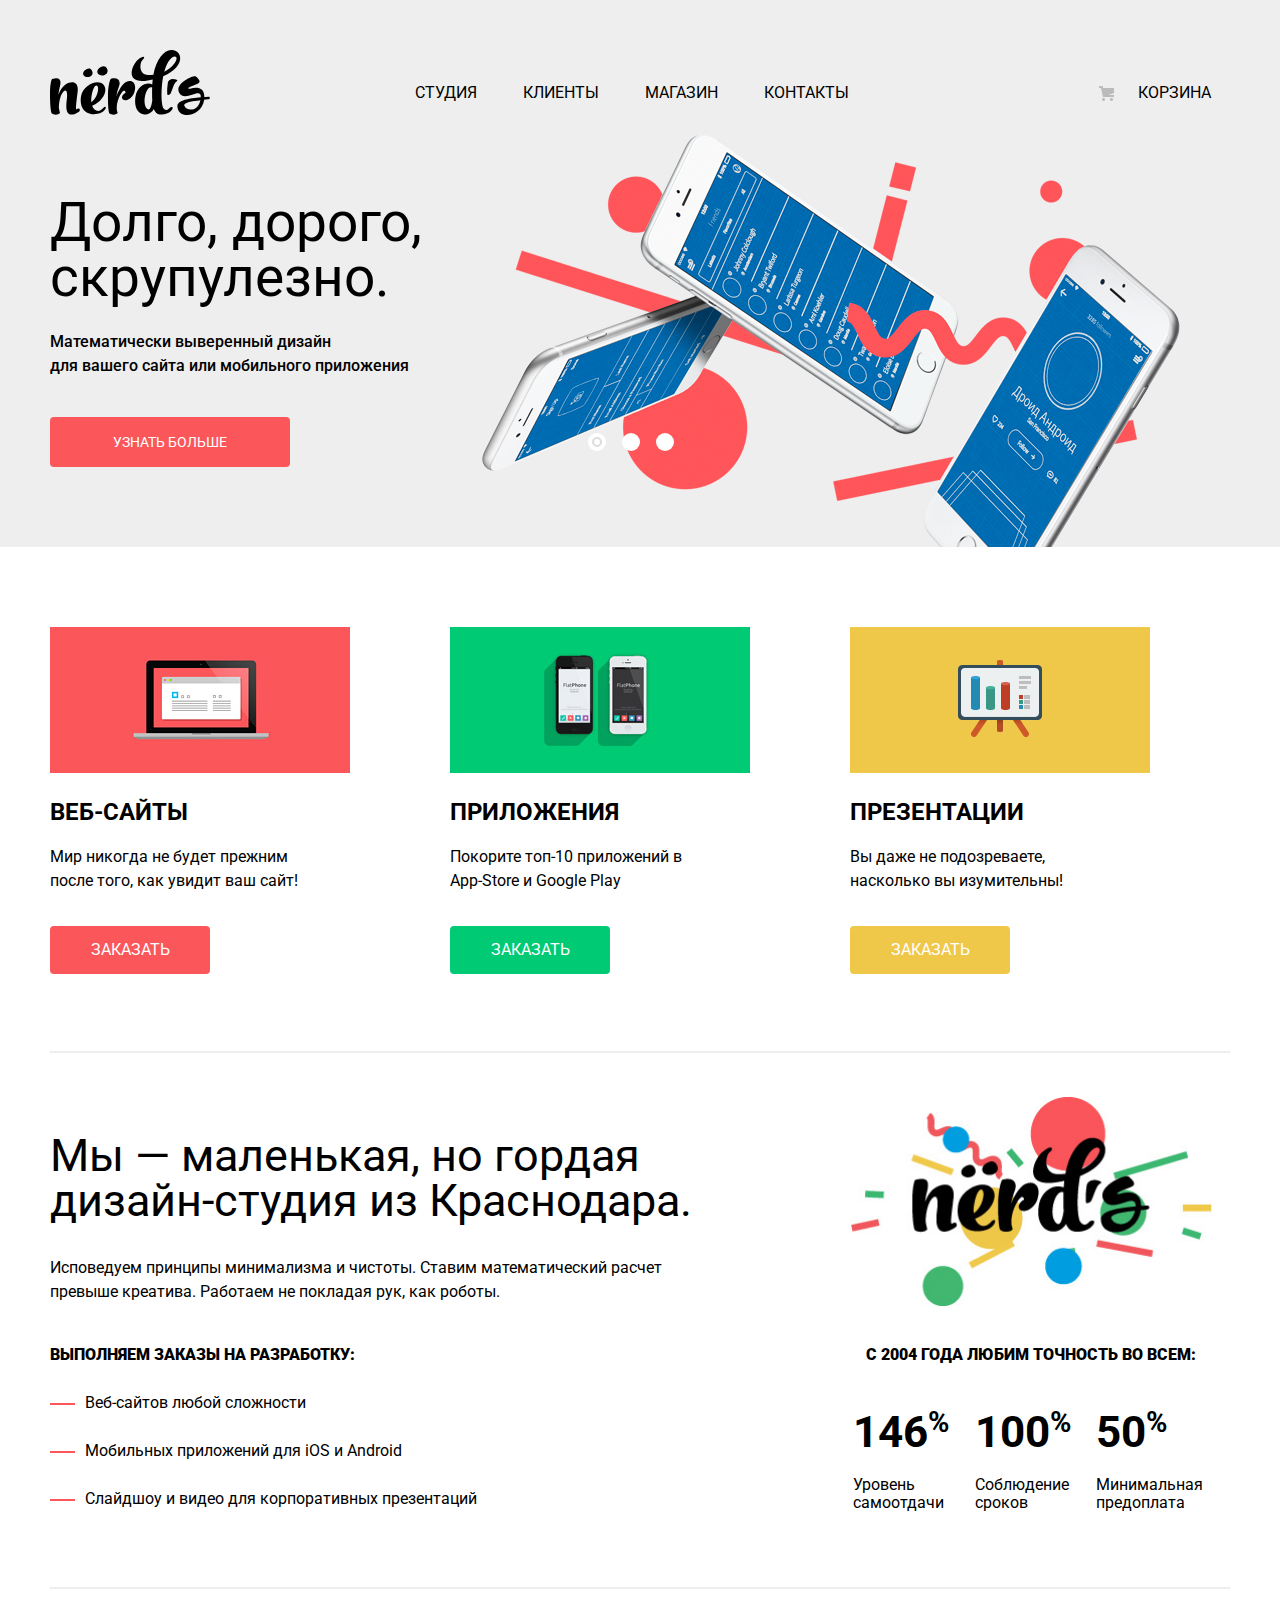
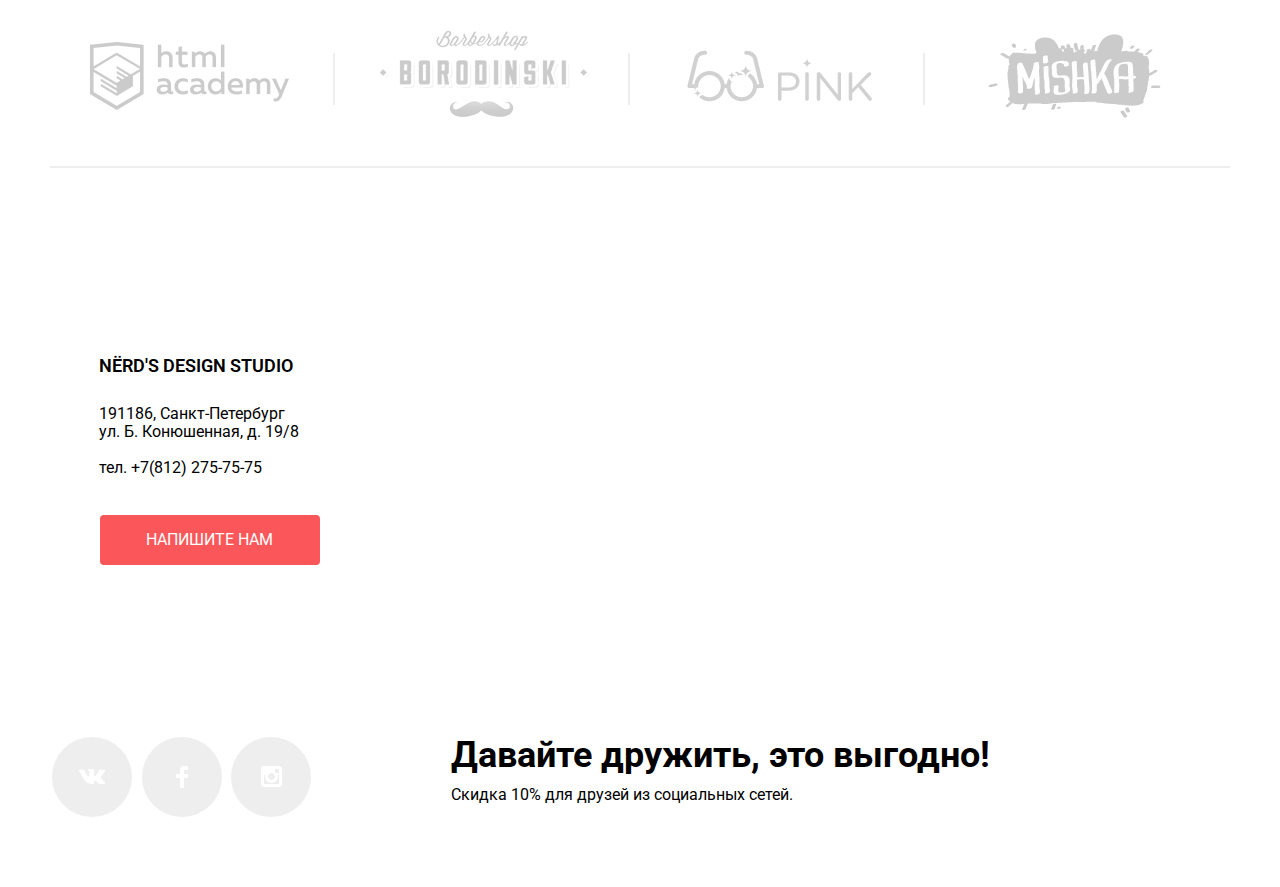
==== commit 2a918bf7: "index&catalogue pointer & map-pointer" ====
--- a/index.html
+++ b/index.html
@@ -172,18 +172,13 @@
 					<a href="tel:+78122757575" class="tel">тел. +7(812) 275-75-75</a>
 					<a href="#" class="button write-us-button">Напишите нам</a> 
 				</div>
-				<!-- <div class="map-marker">
-					<img src="img/map-marker.png" width="231" height="190" alt="Nёrds">
-				</div> -->
-
 			</div>
 			<iframe class="iframe-map" src="https://www.google.com/maps/embed?pb=!1m18!1m12!1m3!1d1998.6037999040354!2d30.322010416394033!3d59.938716271971415!2m3!1f0!2f0!3f0!3m2!1i1024!2i768!4f13.1!3m3!1m2!1s0x4696310fca5ba729%3A0xea9c53d4493c879f!2sBolshaya+Konyushennaya+ul.%2C+19%2C+Sankt-Peterburg%2C+Russia%2C+191186!5e0!3m2!1sen!2s!4v1441888483426" width="1200" height="420" allowfullscreen></iframe>
-
 
 			<div class="write-inner">
 				<form class="" action="#" method="post">
 					<h2 class="headline">Напишите нам<span class="modal-close">&times;</span></h2>
-					<div class="inner-data">
+					<div class=ы"inner-data">
 						<div class="col-2">
 							<label for="name-field">Ваше имя</label>
 							<input type="text" name="name" id="name-field" placeholder="Представьтесь, пожалуйста">
--- a/css/style.css
+++ b/css/style.css
@@ -337,6 +337,8 @@
     display: inline-block;
     border-radius: 50%;
     position: relative;
+
+    cursor: pointer;
   }
   .indicator-1:checked ~ .slider-indicator .indicator-radio-1::before,
   .indicator-2:checked ~ .slider-indicator .indicator-radio-2::before,
@@ -350,6 +352,8 @@
     top: 4px;
     left: 4px;
     display: block;
+
+    cursor: pointer;
   }
   .indicator-1:checked ~ .container .slider {
     left: 0;
@@ -694,7 +698,7 @@
   width: 80px;
   height: 80px;
 
-  background: url(../img/vk-icon.png);
+  background: url(../img/vk-icon.svg);
   background-repeat: no-repeat;
   background-position: center;
   background-color: #eeeeee;
@@ -707,7 +711,7 @@
   width: 80px;
   height: 80px;
 
-  background: url(../img/fb-icon.png);
+  background: url(../img/fb-icon.svg);
   background-repeat: no-repeat;
   background-position: center;
   background-color: #eeeeee;  
@@ -720,7 +724,7 @@
   width: 80px;
   height: 80px;
 
-  background: url(../img/insta-icon.png);
+  background: url(../img/insta-icon.svg);
   background-repeat: no-repeat;
   background-position: center;
   background-color: #eeeeee;
@@ -746,7 +750,7 @@
 
 .write-inner { 
   width: 960px;
-  min-height: 589px;
+  /*min-height: 589px;*/
   
   position: absolute;
   top: -51px;
@@ -1146,7 +1150,7 @@
 .features {
   padding-bottom: 30px;
 }
- 
+
 .grid-headline,
 .features-headline {
   padding-bottom: 14px;
@@ -1290,7 +1294,7 @@
 
   .catalogue-inner {
     width: 360px;
-    min-height: 232px;
+    /*min-height: 232px;*/
     background-color: #eeeeee;
     text-align: center;
     position: absolute;
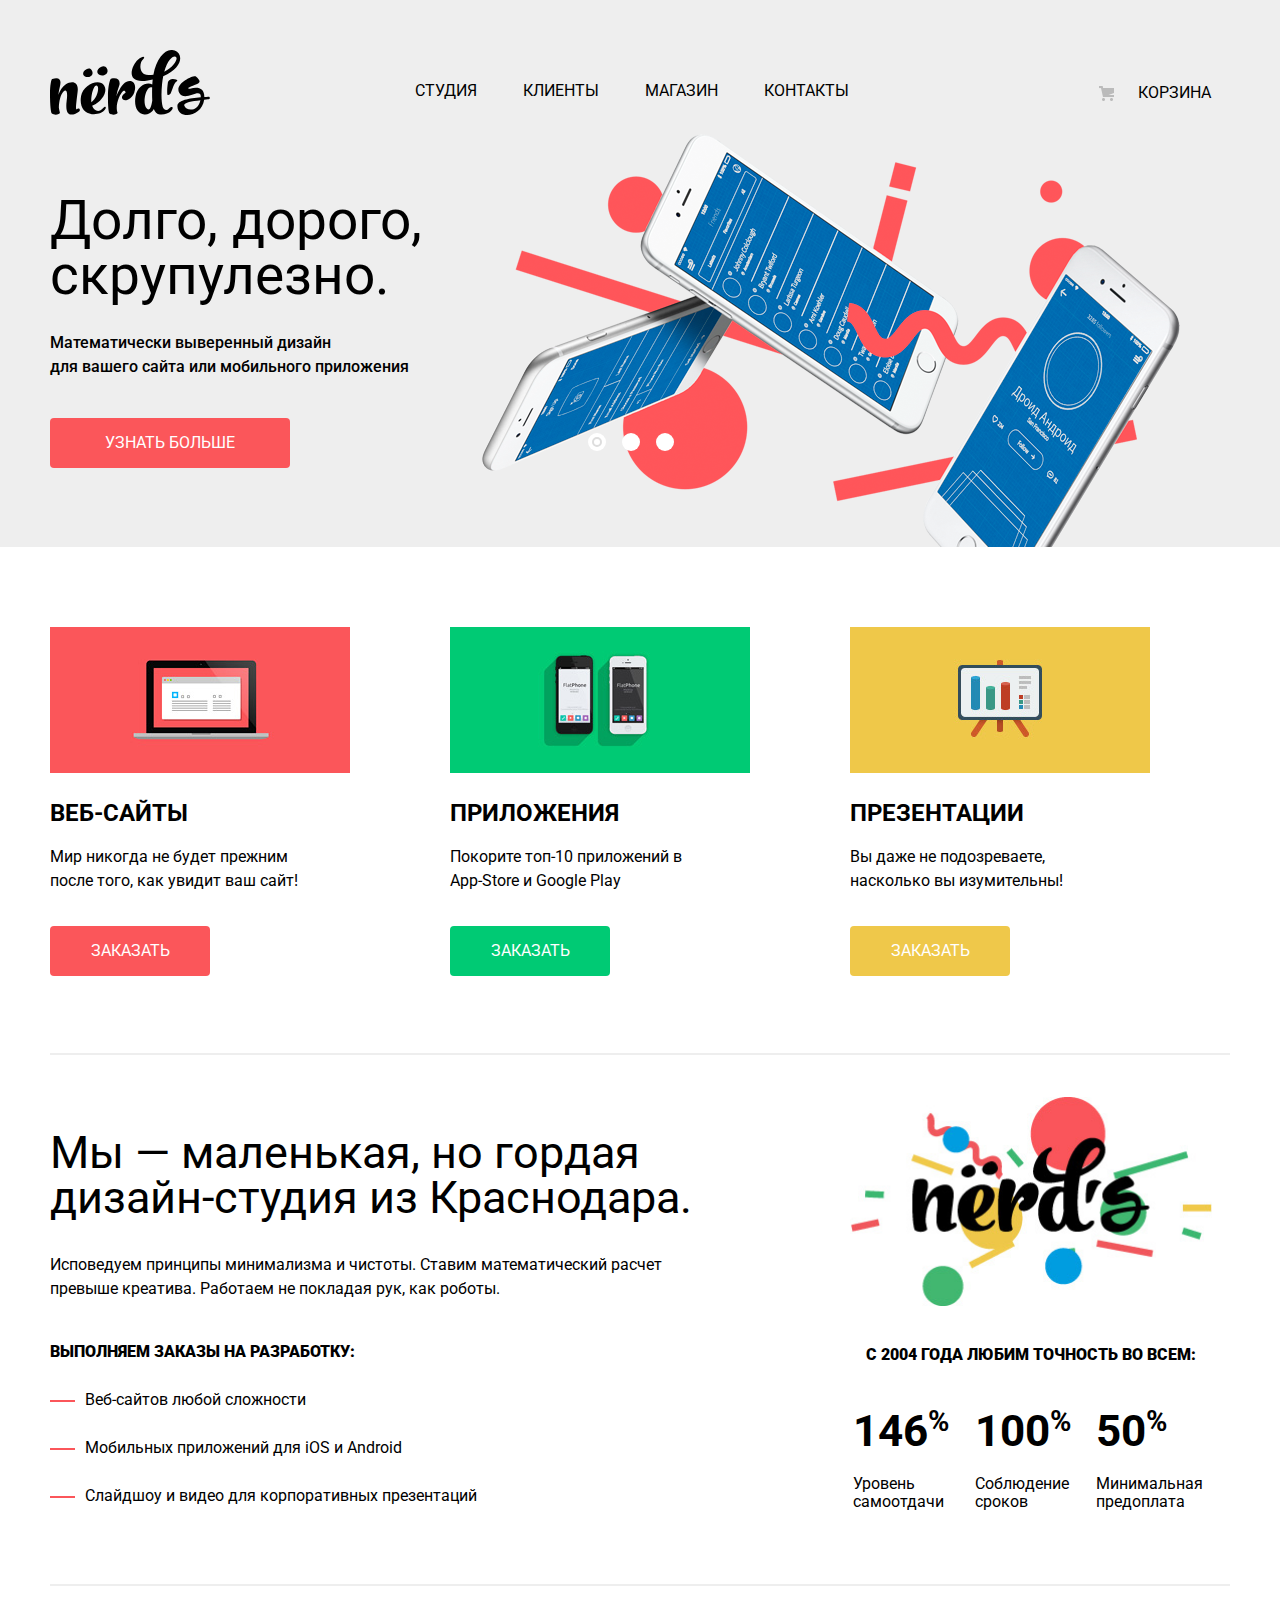
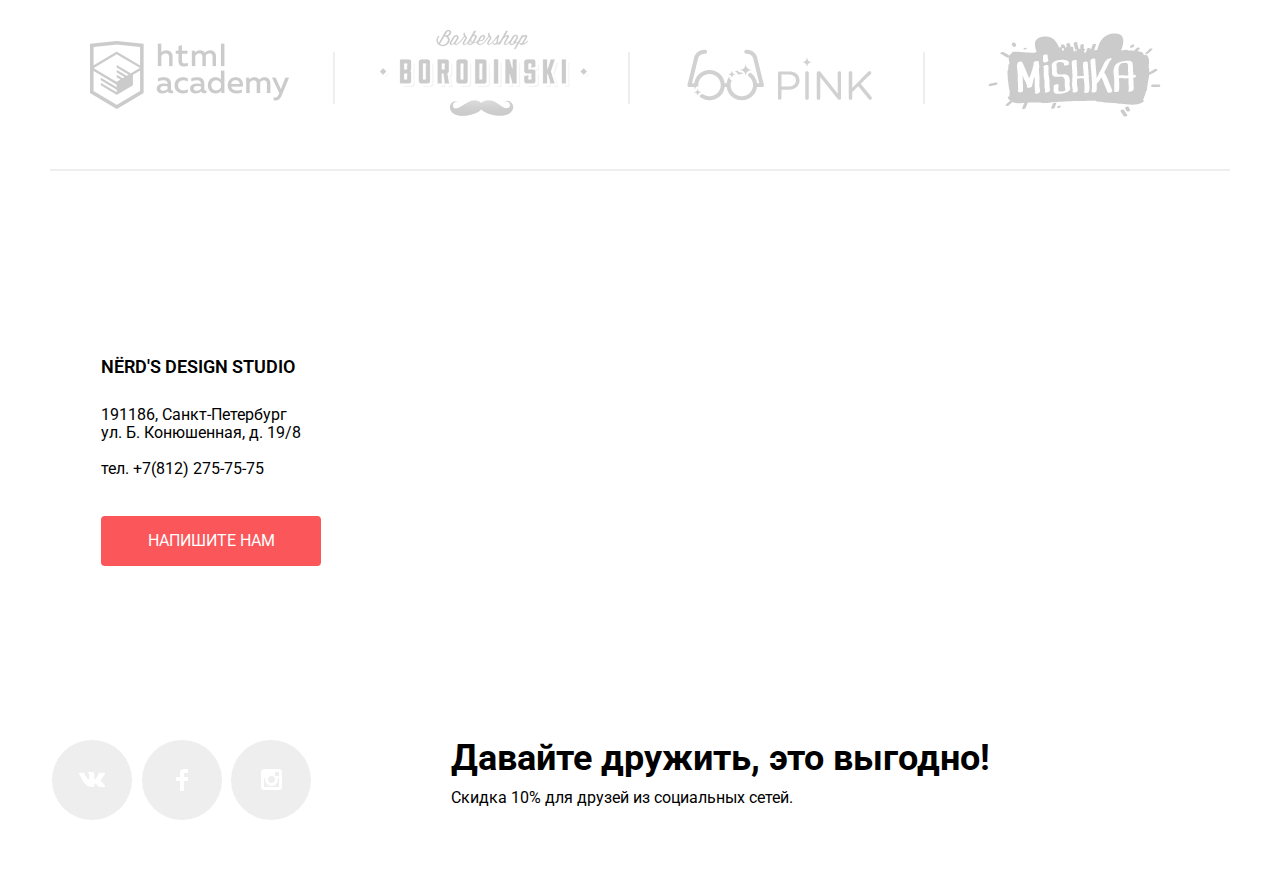
==== commit 4bf5dc0d: "index&catalogue paddings, js" ====
--- a/index.html
+++ b/index.html
@@ -177,8 +177,8 @@
 
 			<div class="write-inner">
 				<form class="" action="#" method="post">
-					<h2 class="headline">Напишите нам<span class="modal-close">&times;</span></h2>
-					<div class=ы"inner-data">
+					<h2 class="headline">Напишите нам<a href="#" class="modal-close">&times;</a></h2>
+					<div class="inner-data">
 						<div class="col-2">
 							<label for="name-field">Ваше имя</label>
 							<input type="text" name="name" id="name-field" placeholder="Представьтесь, пожалуйста">
@@ -214,23 +214,6 @@
 				</div>
 			</div>
 		</footer>
-		<script type="text/javascript">
-			var write = document.querySelector(".write-us-button");
-			var popup = document.querySelector(".write-inner");
-			var close = document.querySelector(".modal-close");
-			var yourname = popup.querySelector("[name=name]");
-
-			write.addEventListener("click", function (evt) {
-				evt.preventDefault();
-				popup.classList.add("write-inner-show");
-				yourname.focus();
-			});
-
-			close.addEventListener("click", function (evt) {
-				evt.preventDefault();
-				popup.classList.remove("write-inner-show");
-			});
-
-		</script>
+		<script src="js/script.js"></script> 
 	</body>
 	</html>
--- a/css/style.css
+++ b/css/style.css
@@ -50,11 +50,6 @@
   text-transform: uppercase;
 }
 
-/*p,
-ul {
-  margin: 0;
-  padding: 0;
-  }*/
   .indicator,
   .our-services,
   .services-list,
@@ -156,10 +151,11 @@
 
   .active-item {
     border-bottom: 2px solid #f00;
+    line-height: 2.5em;
   }
 
   .navigation-list li {
-    padding-top: 11px;
+    padding-top: 7px;
     padding-left: 18px;
     padding-right: 28px;
   }
@@ -236,7 +232,7 @@
 
   .services-button {
     width: 160px;
-    padding: 12px 40px;
+    padding: 13px 40px;
   }
   .button-green {
     background-color: #00ca74;
@@ -374,10 +370,10 @@
 
     font-weight: 400;
 
-    padding-bottom: 25px;
+    padding-bottom: 28px;
   }
   .slider-button {
-    font-size: 14px;
+    font-size: 16px;
 
     min-width: 240px;
 
@@ -385,7 +381,7 @@
   }
   .slide-text {
     max-width: 515px;
-    padding-top: 70px;
+    padding-top: 68px;
   }
   .promo-text {
     font-size: 16px;
@@ -426,7 +422,7 @@
   .introduction {
     width: 742px;
 
-    padding-top: 80px;
+    padding-top: 75px;
     padding-right: 70px;
   }
   .services-headline {
@@ -435,8 +431,8 @@
     font-weight: 700;
     text-transform: uppercase;
 
-    margin-top: 18px;
-    margin-bottom: 18px;
+    margin-top: 19px;
+    margin-bottom: 17px;
   }
   .promo-subtitle {
     font-size: 16px;
@@ -491,7 +487,7 @@
 
   text-align: center;
 
-  padding-top: 44px;
+  padding-top: 42px;
   padding-left: 58px;
 }
 .efficiency-logo {
@@ -500,7 +496,7 @@
   margin-bottom: 30px;
 }
 .efficiency-subtitle {
-  padding-bottom: 40px;
+  padding-bottom: 39px;
 }
 .efficiency-percent {
   font-size: 44px;
@@ -532,8 +528,8 @@
   align-items: center;
   justify-content: space-around;
 
-  padding-top: 42px;
-  padding-bottom: 38px;
+  padding-top: 44px;
+  padding-bottom: 42px;
 }
 
 .partners li {
@@ -579,13 +575,7 @@
 }
 
 .contacts-wrapper {
-
   position: relative;
-
-  /*background-size: cover;
-  background-image: url(../img/map.jpg);
-  background-repeat: no-repeat;
-  background-position: center;*/
 }
 
 .iframe-map {
@@ -612,10 +602,10 @@
   display: flex;
   flex-direction: column;
 
-  padding-top: 51px;
-  padding-bottom: 46px;
-  padding-right: 49px;
-  padding-left: 50px;
+  padding-top: 49px;
+  padding-bottom: 47px;
+  padding-right: 50px;
+  padding-left: 52px;
 }
 
 .subtitle-contacts {
@@ -737,10 +727,11 @@
   background-color: #e74246;
 }
 .social-media-logo:active {
-  color: #e37376;
   background-color: #d7373b;
 
   box-shadow: inset 0 5px #c13135;
+
+  opacity: 0.5;
 }
 
 /*-----------------------------WRITE-INNER-----------------------*/
@@ -875,6 +866,7 @@
 
 .page-column-1 {
   width: 360px;
+  padding-left: 2px;
 }
 .page-column-2 {
   display: flex;
@@ -890,7 +882,7 @@
   align-items: center;
 
   padding-top: 54px;
-  padding-bottom: 53px;
+  padding-bottom: 55px;
 }
 
 .sorter-headline {
@@ -930,15 +922,63 @@
   vertical-align: top;
 
   padding-left: 12px;
+  padding-right: 10px;
 }
 
 .btn-down {
-  padding-left: 50px;
-}
-
+  padding-left: 10px;
+  position: relative;
+}
+
+.btn-down::before {
+  content: "";
+  width: 0;
+  height: 0;
+  border-left: 6px solid transparent;
+  border-right: 6px solid transparent;
+  border-top: 11px solid #ededed;
+  
+  position: absolute;
+  top: 4px;
+  left: 21px;
+}
+
+.btn-up {
+  position: relative;
+}
+
+.btn-up::before {
+  content: "";
+  width: 0;
+  height: 0;
+  border-left: 6px solid transparent;
+  border-right: 6px solid transparent;
+  border-bottom: 11px solid #ededed;
+  
+  position: absolute;
+  top: 8px;
+  left: 26px;
+}
+.btn-up:hover::before,
+.btn-up:focus::before {
+  border-bottom: 11px solid #a6a6a6;
+}
+
+.btn-down:hover::before,
+.btn-down:focus::before {
+  border-top: 11px solid #a6a6a6;
+}
+
+.btn-up:active::before {
+  border-bottom: 11px solid #231f20;
+}
+
+.btn-down:active::before {
+  border-top: 11px solid #231f20;
+}
 /*------------------------CATALOGUE-------------------*/
 .catalogue {
-  padding-bottom: 44px;
+  padding-bottom: 30px;
 }
 
 .catalogue-list {
@@ -967,6 +1007,7 @@
   line-height: 1.2em;
   text-transform: uppercase;
   background-color: #eeeeee;
+  border-radius: 4px;
   
   display: inline-block;
   text-align: center;
@@ -985,6 +1026,10 @@
   height: 50px;
   
   text-align: center;
+}
+.pagination-current {
+  border: 2px solid #dbdbdb;
+  background: none;
 }
 
 .pagination-number:hover,
@@ -999,7 +1044,6 @@
   color: #a9a9a9;
   box-shadow: inset 0 5px #bfbfbf;
 }
-
 
 /*---------------------------------HEADER & NAV----------------------------*/
 .main-header {
@@ -1042,7 +1086,7 @@
 }
 
 .filters {
-  padding-top: 55px;
+  padding-top: 58px;
 }
 .price-item {
   margin: 0;
@@ -1270,10 +1314,9 @@
   .catalogue-item {
     width: 360px;
     position: relative;
-    margin-bottom: 27px;
-  }
-  .catalogue-link {
-  }
+    margin-bottom: 32px;
+  }
+
   .catalogue-link::before {
     content: "";
     height: 40px;
@@ -1302,8 +1345,9 @@
     display: none;
   }
   .inner-container {
-    margin: 27px 80px;
-  }
+    margin: 42px 80px;
+  }
+
   h3.subtitle {
     margin: 0;
     padding-bottom: 11px;
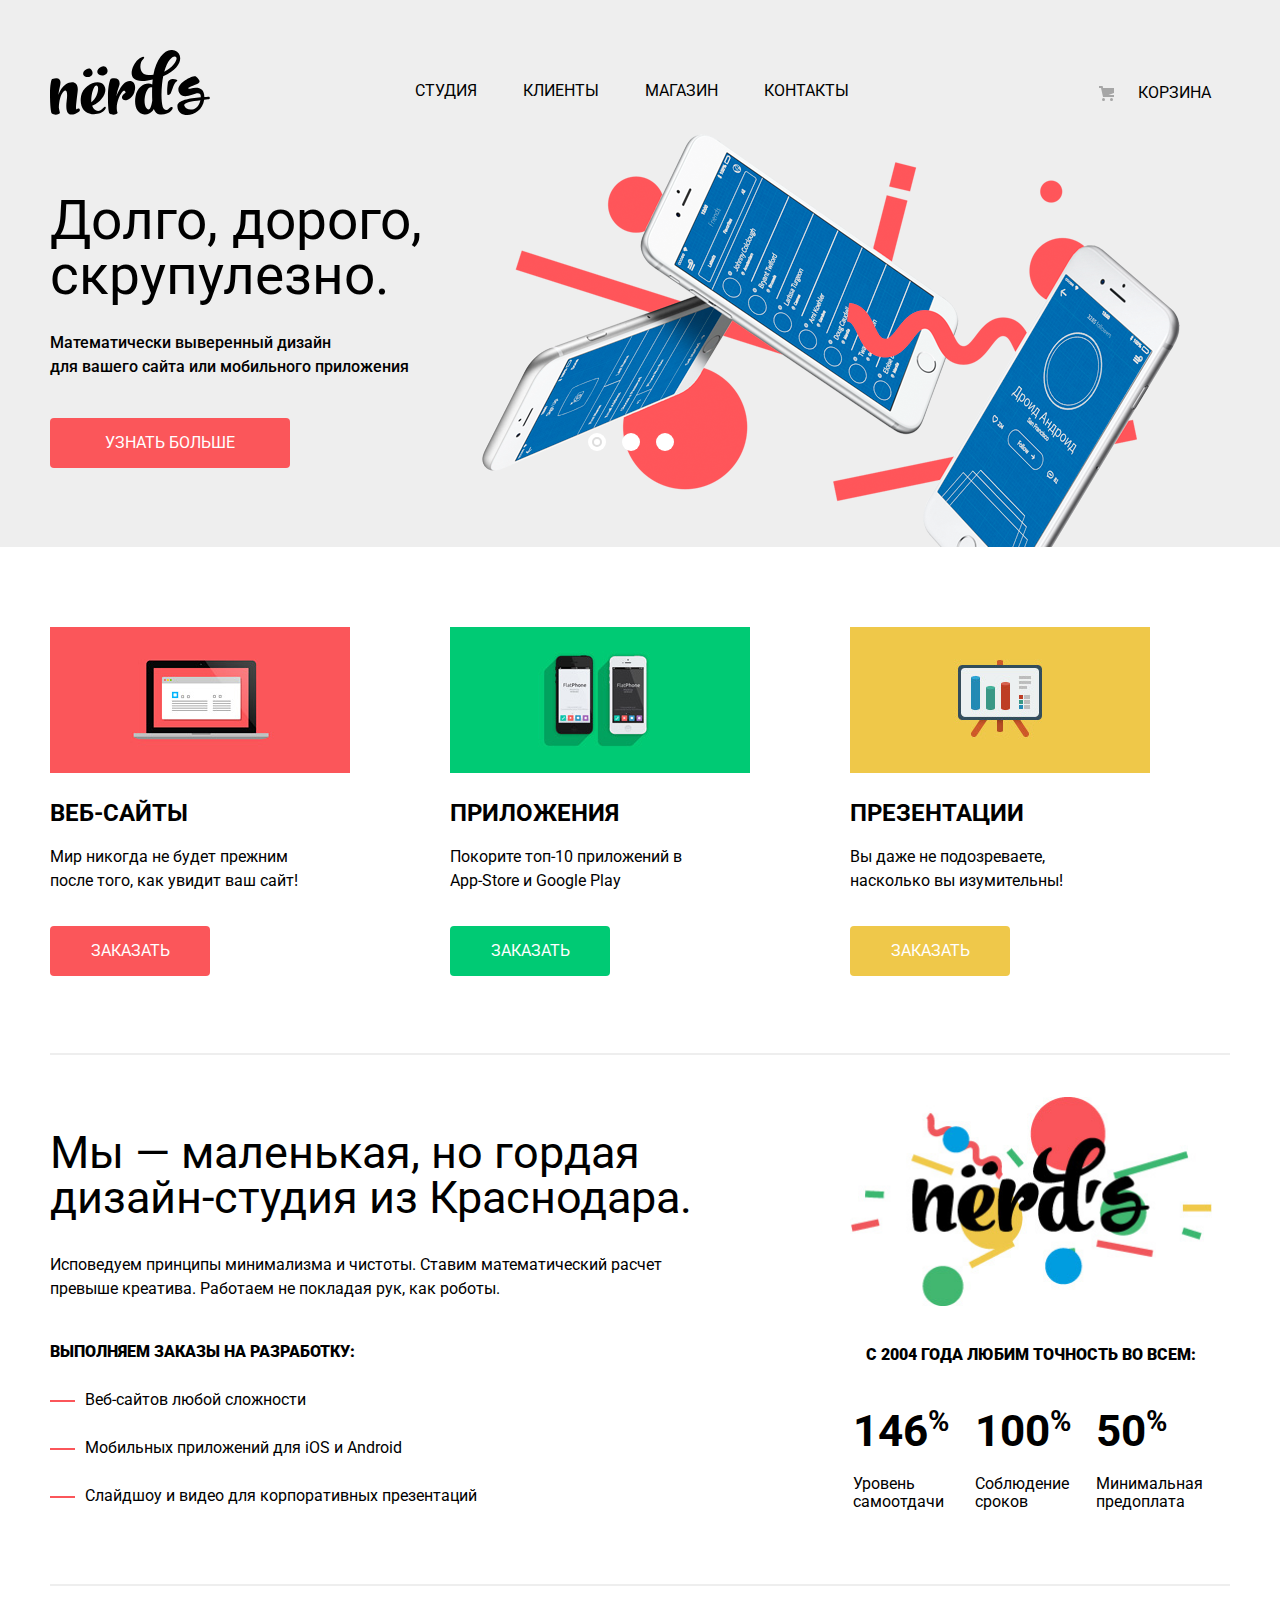
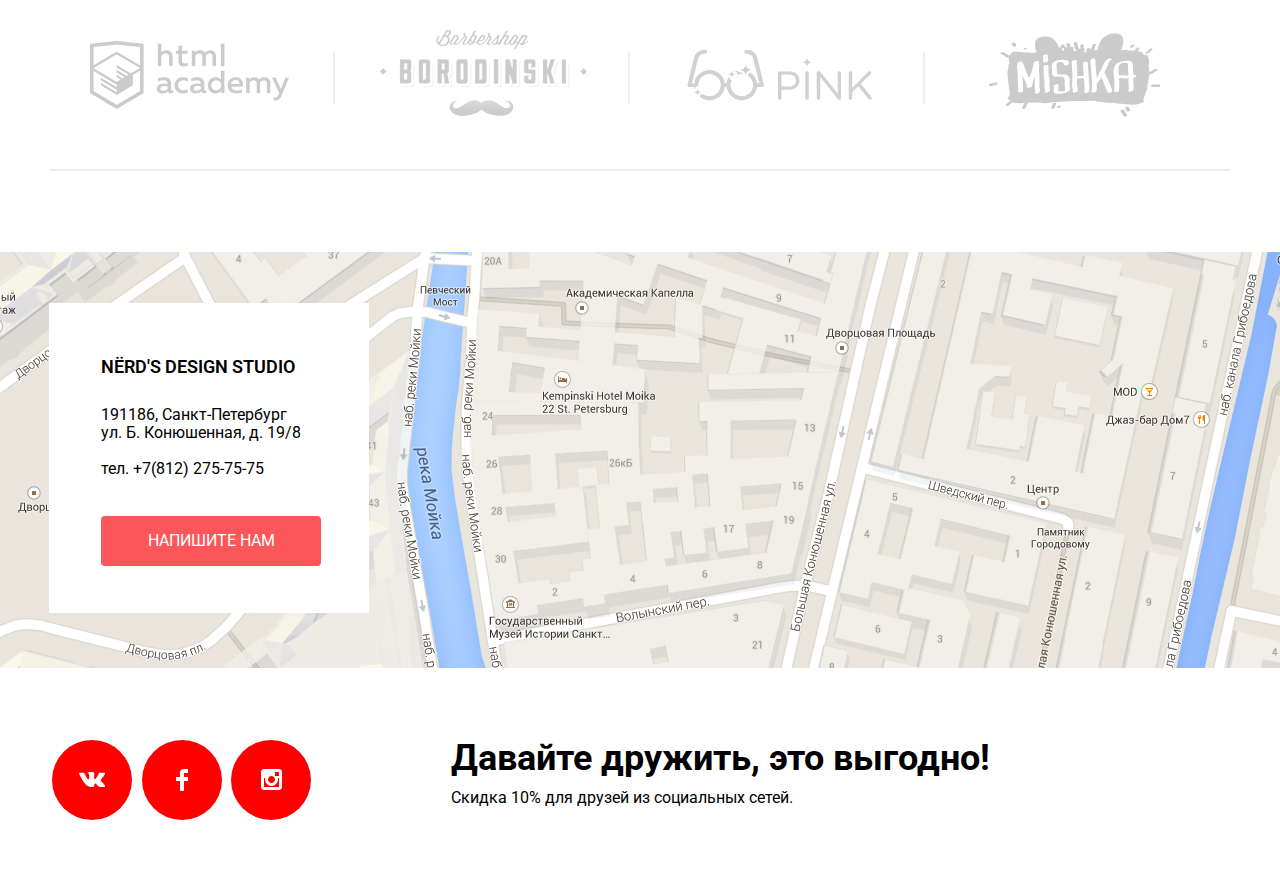
==== commit 151c5c02: "svg instead of png, elements status, minimize css" ====
--- a/index.html
+++ b/index.html
@@ -5,7 +5,7 @@
 	<title>Nerds</title>
 	<link href="https://fonts.googleapis.com/css?family=Roboto:100,300,400,500,700&amp;subset=cyrillic-ext" rel="stylesheet">
 	<link rel="stylesheet" type="text/css" href="css/normalize.css">
-	<link rel="stylesheet" type="text/css" href="css/style.css">
+	<link rel="stylesheet" type="text/css" href="css/style.min.css">
 </head>
 
 <body>
@@ -163,57 +163,58 @@
 
 		<footer class="main-footer footer-index">
 			
-			<div class="contacts-wrapper container">
-				
-				<h2 class="visually-hidden">Как до нас добраться</h2>
-				<div class="contacts-address">
-					<h2 class="subtitle subtitle-contacts">Nёrd's design studio</h2>
-					<p class="address">191186, Санкт-Петербург<br>ул. Б. Конюшенная, д. 19/8</p> 
-					<a href="tel:+78122757575" class="tel">тел. +7(812) 275-75-75</a>
-					<a href="#" class="button write-us-button">Напишите нам</a> 
-				</div>
-			</div>
-			<iframe class="iframe-map" src="https://www.google.com/maps/embed?pb=!1m18!1m12!1m3!1d1998.6037999040354!2d30.322010416394033!3d59.938716271971415!2m3!1f0!2f0!3f0!3m2!1i1024!2i768!4f13.1!3m3!1m2!1s0x4696310fca5ba729%3A0xea9c53d4493c879f!2sBolshaya+Konyushennaya+ul.%2C+19%2C+Sankt-Peterburg%2C+Russia%2C+191186!5e0!3m2!1sen!2s!4v1441888483426" width="1200" height="420" allowfullscreen></iframe>
-
-			<div class="write-inner">
-				<form class="" action="#" method="post">
-					<h2 class="headline">Напишите нам<a href="#" class="modal-close">&times;</a></h2>
-					<div class="inner-data">
-						<div class="col-2">
-							<label for="name-field">Ваше имя</label>
-							<input type="text" name="name" id="name-field" placeholder="Представьтесь, пожалуйста">
-						</div>
-						<div class="col-2">
-							<label for="email-field">Ваш e-mail</label>
-							<input type="text" name="e-mail" id="email-field" placeholder="Для отправки ответа">
-						</div>
-						<div class="col-1">
-							<label for="text-space">Текст письма</label>
-							<textarea name="text-field" id="text-space" placeholder="В свободной форме" rows="4"></textarea>
-							<input class="button inner-button" type="submit" name="submit-button" value="Отправить">
-						</div>
-					</div>			
-				</form>
-			</div> 
-
-			<div class="social-media container">	
-				<ul class="social-media-list">
-					<li>
-						<a class="social-media-logo social-media-logo-vk" href="#"></a>
-					</li>
-					<li>
-						<a class="social-media-logo social-media-logo-fb" href="#"></a>
-					</li>
-					<li>
-						<a class="social-media-logo social-media-logo-inst" href="#"></a>
-					</li>    	
-				</ul>
-				<div class="socialmedia-promo">
-					<p class="socialmedia-headline">Давайте дружить, это выгодно!</p>
-					<p class="socialmedia-text">Скидка 10% для друзей из социальных сетей.</p>
-				</div>
-			</div>
-		</footer>
-		<script src="js/script.js"></script> 
-	</body>
-	</html>
+			<div class="contacts-wrapper container">				
+			<h2 class="visually-hidden">Как до нас добраться</h2>
+			<div class="contacts-address">
+				<h2 class="subtitle subtitle-contacts">Nёrd's design studio</h2>
+				<p class="address">191186, Санкт-Петербург<br>ул. Б. Конюшенная, д. 19/8</p> 
+				<a href="tel:+78122757575" class="tel">тел. +7(812) 275-75-75</a>
+				<a href="#" class="button write-us-button">Напишите нам</a> 
+			</div>
+		</div>
+		<iframe class="iframe-map" src="https://www.google.com/maps/embed?pb=!1m18!1m12!1m3!1d1998.6037999040354!2d30.322010416394033!3d59.938716271971415!2m3!1f0!2f0!3f0!3m2!1i1024!2i768!4f13.1!3m3!1m2!1s0x4696310fca5ba729%3A0xea9c53d4493c879f!2sBolshaya+Konyushennaya+ul.%2C+19%2C+Sankt-Peterburg%2C+Russia%2C+191186!5e0!3m2!1sen!2s!4v1441888483426" width="1200" height="420" allowfullscreen></iframe>		
+
+		<div class="write-inner">
+			<form class="" action="#" method="post">
+				<h2 class="headline">Напишите нам<button class="modal-close">&times;</button></h2>
+				<div class="inner-data">
+					<div class="col-2">
+						<label for="name-field">Ваше имя</label>
+						<input type="text" name="name" id="name-field" placeholder="Представьтесь, пожалуйста">
+					</div>
+					<div class="col-2">
+						<label for="email-field">Ваш e-mail</label>
+						<input type="text" name="e-mail" id="email-field" placeholder="Для отправки ответа">
+					</div>
+					<div class="col-1">
+						<label for="text-space">Текст письма</label>
+						<textarea name="text-field" id="text-space" placeholder="В свободной форме" rows="4"></textarea>
+						<input class="button inner-button" type="submit" name="submit-button" value="Отправить">
+					</div>
+				</div>			
+			</form>
+		</div> 
+
+		<div class="social-media container">	
+			<ul class="social-media-list">
+				<li>
+					<a class="social-media-logo social-media-logo-vk" href="#">
+						<svg xmlns="http://www.w3.org/2000/svg" width="26" height="15" viewBox="0 0 26 15"><path d="M16.138 11.51c.956-.309 2.18 2.04 3.483 2.939.978.681 1.727.534 1.727.534l3.473-.05s1.815-.112.957-1.554c-.071-.12-.503-1.069-2.585-3.022-2.177-2.043-1.882-1.712.739-5.244 1.597-2.153 2.236-3.468 2.036-4.028-.192-.539-1.365-.399-1.365-.399L20.69.713c-.381.001-.704.119-.851.515-.003.004-.621 1.666-1.445 3.079-1.741 2.989-2.436 3.148-2.724 2.961-.661-.433-.494-1.737-.494-2.664 0-2.897.432-4.105-.846-4.417-.427-.104-.739-.172-1.828-.182-1.392-.021-2.574 0-3.244.329-.445.223-.786.712-.579.74.26.035.843.16 1.155.586.401.552.389 1.789.389 1.789s.229 3.411-.54 3.834c-.528.29-1.25-.302-2.803-3.016-.793-1.388-1.392-2.922-1.392-2.922s-.116-.285-.326-.441c-.25-.185-.6-.244-.6-.244L.848.684S.29.7.085.946c-.182.218-.015.668-.015.668s2.909 6.881 6.203 10.347c3.02 3.182 6.452 2.971 6.452 2.971h1.555s.469-.054.709-.312c.224-.24.214-.691.214-.691s-.031-2.109.935-2.419z"/></svg>
+					</a>
+				</li>
+				<li>
+					<a class="social-media-logo social-media-logo-fb" href="#"><svg xmlns="http://www.w3.org/2000/svg" width="12" height="22" viewBox="0 0 12 22"><path d="M12 4V0H8a4 4 0 0 0-4 4v4H0v4h4v10h4V12h4V8H8V4h4z"/></svg></a>
+				</li>
+				<li>
+					<a class="social-media-logo social-media-logo-inst" href="#"><svg xmlns="http://www.w3.org/2000/svg" width="21" height="21" viewBox="0 0 21 21"><path d="M18 0H3C1.35 0 0 1.35 0 3v15c0 1.65 1.35 3 3 3h15c1.65 0 3-1.35 3-3V3c0-1.65-1.35-3-3-3zm-7.5 7c1.93 0 3.5 1.57 3.5 3.5S12.43 14 10.5 14 7 12.43 7 10.5 8.57 7 10.5 7zM18 18H3V9h1.181A6.504 6.504 0 0 0 4 10.5a6.5 6.5 0 1 0 13 0 6.45 6.45 0 0 0-.181-1.5H18v9zm0-11h-4V3h4v4z"/></svg></a>
+				</li>    	
+			</ul>
+			<div class="socialmedia-promo">
+				<p class="socialmedia-headline">Давайте дружить, это выгодно!</p>
+				<p class="socialmedia-text">Скидка 10% для друзей из социальных сетей.</p>
+			</div>
+		</div>
+	</footer>
+	<script src="js/script.js"></script> 
+</body>
+</html>
--- a/css/style.min.css
+++ b/css/style.min.css
@@ -0,0 +1 @@
+a,body{color:#000}.subtitle legend,body{font-family:Roboto,Arial,sans-serif}.button,.item-inner-btn{vertical-align:middle}.cart-link::before,.slide{background-repeat:no-repeat}.cart-link::before,.intro-item::before,.partners li::after{content:""}*,.write-inner,div{box-sizing:border-box}body{margin:0;padding:0;font-size:16px;line-height:24px;font-weight:400;background-color:#fff;min-width:1200px}.visually-hidden:not(:focus):not(:active),input[type=checkbox].visually-hidden,input[type=radio].visually-hidden{position:absolute;width:1px;height:1px;margin:-1px;border:0;padding:0;white-space:nowrap;clip-path:inset(100%);clip:rect(0 0 0 0);overflow:hidden}a{text-decoration:none}fieldset{border:none}.subtitle legend{font-size:18px;line-height:30px;font-weight:600;text-transform:uppercase}.catalogue-list,.features-list,.grid-list,.indicator,.our-services,.pagination,.partners,.price-range,.services-list,.social-media-list,.sorter-list{list-style:none;margin:0;padding:0}.address,.catalogue-list,.description,.navigation-list,.pagination,.partners,.promo-headline,.promo-subtitle,.promo-text,.slide-headline,.slide-promo,.slide-text,.social-media-list,.socialmedia-headline,.socialmedia-text,.sorter-list,.subtitle{margin:0;padding:0}img{width:100%;height:auto}.container{width:1200px;margin:0 auto;padding-left:10px;padding-right:10px;display:flex}.container-block{display:block;overflow:hidden;padding:0}.header-container{padding-top:50px;padding-bottom:0}.section-container{flex-direction:column}.logo{min-width:160px;min-height:70px}.logo:focus,.logo:hover{opacity:.8}.logo:active{opacity:.3}.navigation-list{min-width:854px;display:flex;flex-grow:1;justify-content:center;align-items:center;list-style:none}.active-item{border-bottom:2px solid red;line-height:2.5em}.navigation-list li{padding-top:7px;padding-left:18px;padding-right:28px}.navigation-list a{display:block}.cart{width:166px;display:flex;padding-top:11px}.cart-link{width:100%;display:flex;justify-content:center;align-items:center}.button,.indicator-radio,.item-inner-btn,.slide{display:inline-block}.cart-link::before{width:23px;height:21px;background-image:url(../img/cart-icon.svg);background-position:0 3px;margin:0 16px}.slide,.slide-2,.slide-3{background-position:88% 97%}.button,.item-inner-btn{font:inherit;color:#fff;text-transform:uppercase;text-align:center;background-color:#fb565a;border:none;border-radius:4px}.item-inner-btn{padding:15px 40px;width:100%}.button:focus,.button:hover,.item-inner-btn:focus,.item-inner-btn:hover{background-color:#e74246}.button:active{background-color:#d73738;box-shadow:inset 0 5px #c13135}.item-inner-btn:active{color:#fff;box-shadow:inset 0 5px #c13135}.services-button{width:160px;padding:13px 40px}.button-green{background-color:#00ca74}.button-green:focus,.button-green:hover{background-color:#00bc6c}.button-green:active{background-color:#00aa62;color:#fff;box-shadow:inset 0 5px #009958}.button-yellow{background-color:#efc84a}.button-yellow:focus,.button-yellow:hover{background-color:#eab534}.button-yellow:active{background-color:#e5a722;color:#fff;box-shadow:inset 0 5px #ce961f}.contacts-address,.main-header a{color:#000}.page-headline,.slider .headline{font-size:55px;line-height:55px;font-weight:500}.slide-promo{font-size:16px;line-height:24px;font-weight:500;padding-bottom:39px}.slider-wrapper{background-color:#eee;position:relative}.slide{width:100%;min-height:422px;font-size:17px;white-space:normal;padding:0 10px;vertical-align:top}.slider{white-space:nowrap;font-size:0;position:relative;left:0}.slide-1{background-image:url(../img/slide1.png)}.slide-2{background-image:url(../img/slide2.png)}.slide-3{background-image:url(../img/slide3.png)}.slider-indicator{position:absolute;bottom:89px;left:calc(50% - 9px);transform:translateX(-50%);z-index:3}.indicator-radio{width:18px;height:18px;background:#fff;margin:0 6px;border-radius:50%;position:relative;cursor:pointer}.indicator-1:checked~.slider-indicator .indicator-radio-1::before,.indicator-2:checked~.slider-indicator .indicator-radio-2::before,.indicator-3:checked~.slider-indicator .indicator-radio-3::before{content:"";width:6px;height:6px;border:2px solid #ddd;border-radius:50%;position:absolute;top:4px;left:4px;display:block;cursor:pointer}.indicator-1:checked~.container .slider{left:0}.indicator-2:checked~.container .slider{left:-100%}.indicator-3:checked~.container .slider{left:-200%}.slide-headline{margin:0;padding:0 0 28px;font-size:55px;line-height:1em;font-weight:400}.slider-button{font-size:16px;min-width:240px;padding:13px 40px}.slide-text{max-width:515px;padding-top:68px}.promo-text{font-size:16px;line-height:1.5em;font-weight:400;padding-bottom:33px}.promo-subtitle,.services-headline{font-weight:700;text-transform:uppercase}.our-services{margin:0;padding:0;display:flex}.services{padding-top:80px;padding-bottom:77px}.services-item{width:300px;margin-right:100px}.services-item:last-of-type{margin-right:0}.about-us{display:flex;padding-bottom:52px;border-top:2px solid #eee}.introduction{width:742px;padding-top:75px;padding-right:70px}.services-headline{font-size:24px;line-height:1.2em;margin-top:19px;margin-bottom:17px}.promo-subtitle{font-size:16px;line-height:1.5em}.promo-headline{font-size:45px;line-height:45px;font-weight:400}.intro-headline{padding-bottom:33px}.intro-text{padding-bottom:39px}.intro-item,.intro-subtitle{padding-bottom:24px}.intro-subtitle{display:block}.intro-item::before{width:25px;height:2px;background:#fb565a;border:solid #fff;border-width:0 10px;border-left:0;display:inline-block;vertical-align:middle}.services-list{margin:0;display:flex;flex-direction:column;justify-content:space-between}.efficiency{width:420px;text-align:center;padding-top:42px;padding-left:58px}.efficiency-logo{min-width:360px;margin-bottom:30px}.efficiency-subtitle{padding-bottom:39px}.efficiency-percent{font-size:44px;line-height:1em;font-weight:700;padding-right:20px}.efficiency-percent sup{font-size:.66em}.efficiency-data{text-align:left}.efficiency-legend{font-size:16px;line-height:18px;padding-top:19px}.partners{border-bottom:2px solid #eee;border-top:2px solid #eee;display:flex;align-items:center;justify-content:space-around;padding-top:44px;padding-bottom:42px}.partners li{width:22%;position:relative;text-align:center;padding-right:17px}.partners li::after{display:block;width:2px;height:52px;position:absolute;top:50%;transform:translateY(-50%);right:-8px;background:#eee}.contacts-wrapper,.main-footer{position:relative}.partners li:last-of-type::after{display:none}.partners img{width:auto}.main-footer{padding-top:40px}.footer-index{padding-top:79px}.footer-catalogue{padding-top:65px}.iframe-map{border:0;width:100%;height:420px;background-image:url(../img/map.jpg);display:block;background-position:50%;background-repeat:no-repeat}.contacts{margin:0 auto;padding:0}.contacts-address{width:320px;background-color:#fff;position:absolute;top:53px;left:9px;display:flex;flex-direction:column;padding:49px 50px 47px 52px}.subtitle-contacts{margin:0;padding-bottom:24px}.address{padding-bottom:15px}.tel{padding-bottom:35px}.write-us-button{width:220px;max-height:51px;padding:13px 29px;color:#fff;margin:0 auto}.map-marker{display:none}.social-media{display:flex;padding-top:70px;padding-bottom:70px;padding-left:12px}.social-media-list{width:259px;display:flex;align-items:center;justify-content:space-between;margin-right:140px}.subtitle{font-size:18px;line-height:1.7em;font-weight:600;text-transform:uppercase}.contacts-address .address{font-size:16px;line-height:18px;font-weight:400}.contacts-address a{font:inherit}.socialmedia-headline{font-size:36px;line-height:36px;font-weight:700;padding-bottom:11px}.socialmedia-text{font-size:16px;line-height:22px;font-weight:400}.social-media-logo{background:red;border-radius:50%;width:80px;height:80px;display:flex;justify-content:center;align-items:center}.social-media-logo img{width:20px;height:20px}.social-media-logo path{fill:#fff}.social-media-logo:active path{fill:#e37376}.social-media-logo:focus,.social-media-logo:hover{background-color:#e74246}.social-media-logo:active{background-color:#d7373b;box-shadow:inset 0 5px #c13114;opacity:.7}.write-inner{width:960px;position:fixed;top:200px;left:50%;transform:translateX(-50%);background-color:#fff;box-shadow:0 14px 44px 3px #333;padding:69px 100px;z-index:4;display:none}.write-inner-show{display:block}.write-inner .headline{font-size:45px;line-height:1em;font-weight:600;background:#fff;padding:0;margin:0 0 41px}.modal-close{font-size:47px;font-weight:400;opacity:.5;color:#fb565a;cursor:pointer;border:none;position:absolute;top:47px;right:67px;padding:20px}.modal-close:focus,.modal-close:hover{opacity:1}.modal-close:active{opacity:.1}.inner-data{display:flex;flex-wrap:wrap;justify-content:space-between}.col-2{width:47%}.col-1{width:100%}.write-inner label{font-size:16px;line-height:1.2em;font-weight:700;display:block;margin-bottom:10px}.write-inner input[type=text],.write-inner textarea{font-family:Roboto,Arial,sans-serif;font-size:16px;line-height:1.2em;font-weight:400;opacity:.5;width:100%;margin-bottom:37px;padding:12px;border:2px solid #333;border-radius:4px}.write-inner textarea{resize:none;min-height:117px;margin-bottom:40px}.inner-button{max-width:260px;padding:12px 85px}.write-inner input:focus,.write-inner input:hover,.write-inner textarea:focus,.write-inner textarea:hover{border-color:#000;color:#000}.write-inner input::invalid,.write-inner textarea::invalid{border-color:#e74246;color:#e74246}.headline{background:#eee;padding-top:66px;padding-bottom:111px;padding-right:22px}.page-headline{margin:0 auto}.page-column-1{width:360px;padding-left:2px}.page-column-2{display:flex;width:826px;flex-wrap:wrap;flex-direction:column;padding-left:47px}.sorter{display:flex;align-items:center;padding-top:54px;padding-bottom:55px}.sorter-headline{font-size:18px;line-height:1em;width:399px}.sorter-list{width:404px}.btn-down::before,.btn-up::before{width:0;height:0;border-left:6px solid transparent;border-right:6px solid transparent;content:""}.sorter-item{font-size:14px;line-height:1.2em;font-weight:400;text-transform:uppercase;opacity:.5}.sorter-btn{font-size:12px;opacity:.4}.sorter-btn:focus,.sorter-btn:hover,.sorter-item:focus,.sorter-item:hover{opacity:.7}.sorter-btn:active,.sorter-item:active{opacity:1}.sorter-list li{display:inline-block;vertical-align:top;padding-left:12px;padding-right:10px}.btn-down{padding-left:10px;position:relative}.btn-down::before{border-top:11px solid #ededed;position:absolute;top:4px;left:21px}.btn-up{position:relative}.btn-up::before{border-bottom:11px solid #ededed;position:absolute;top:8px;left:26px}.btn-up:focus::before,.btn-up:hover::before{border-bottom:11px solid #a6a6a6}.btn-down:focus::before,.btn-down:hover::before{border-top:11px solid #a6a6a6}.btn-up:active::before{border-bottom:11px solid #231f20}.btn-down:active::before{border-top:11px solid #231f20}.catalogue{padding-bottom:30px}.catalogue-list{width:760px;display:flex;flex-wrap:wrap;justify-content:space-between;align-items:center}.pagination{padding-bottom:20px}.pagination li{display:inline-block;vertical-align:top;padding-right:8px}.pagination-next,.pagination-number{font-size:16px;line-height:1.2em;text-transform:uppercase;background-color:#eee;border-radius:4px;display:inline-block;text-align:center;vertical-align:middle;padding:16px 20px}.pagination-number{height:50px;width:50px}.pagination-next{width:256px;height:50px;text-align:center}.pagination-current{border:2px solid #dbdbdb;background:0 0}.pagination-next:focus,.pagination-next:hover,.pagination-number:focus,.pagination-number:hover{background-color:#dfdfdf}.pagination-next:active,.pagination-number:active{background-color:#d5d5d5;color:#a9a9a9;box-shadow:inset 0 5px #bfbfbf}.main-header{font-size:16px;line-height:30px;font-weight:400;text-transform:uppercase;background-color:#eee}.main-header a:focus,.main-header a:hover{color:#fb565a}.main-header a:active{color:#a6a6a6}.partners-logo{opacity:.2}.partners-logo:focus,.partners-logo:hover{opacity:1}.partners-logo:active{opacity:.1}fieldset{margin:0;padding:0}.filters{padding-top:58px}.price-item{margin:0;padding:0 0 55px;border:none}.range-filter{width:260px;margin-top:49px}.price-item legend{font-size:18px;line-height:24px;text-transform:uppercase;font-weight:700}.range-controls{position:relative;height:80px;margin-bottom:15px;padding-top:39px;padding-right:20px;padding-left:20px;background-color:#f1f1f1;border-radius:5px}.range-controls .scale{height:2px;background:#d7dcde}.range-controls .bar{width:56%;height:3px;margin-left:9%;background:#00ca74}.range-controls .toggle{position:absolute;top:32px;left:0;width:20px;height:20px;padding:0;border:8px solid #fff;background-color:#ababab;box-shadow:0 2px 1px 0 #cfcfcf;border-radius:50%;cursor:pointer}.range-controls .toggle-min{left:18px}.range-controls .toggle-max{left:163px}.price-controls{font-size:0}.price-controls label{display:inline-block;width:50%;font-size:16px;text-transform:uppercase}.price-controls input{width:80px;padding-top:9px;padding-bottom:10px;margin-left:10px;font-family:Roboto,Arial,sans-serif;font-size:16px;text-align:center;color:#283136;border:none;border-radius:5px;background:#f1f1f1}.max-price{text-align:right}.features,.grid{padding-bottom:30px}.features-headline,.grid-headline{padding-bottom:14px}.grid-list li{padding-bottom:15px}.features-list li{padding-bottom:16px}legend .subtitle{font-size:18px;line-height:30px;font-weight:600;text-transform:uppercase}input[type=checkbox],input[type=radio]{display:none}input[type=checkbox]+label,input[type=radio]+label{font-size:16px;line-height:20px;font-weight:400;padding-left:37px;background-repeat:no-repeat;position:relative;color:#283136}input[type=checkbox]+label:hover,input[type=radio]+label:hover{color:#000}input[type=checkbox]+label::before,input[type=radio]+label::before{content:"";display:inline-block;vertical-align:middle;height:25px;width:27px;position:absolute;left:0}input[type=checkbox]+label::before{background-image:url(../img/checkbox-off.svg);background-repeat:no-repeat}input[type=radio]+label::before{background-image:url(../img/radio-off.svg);background-repeat:no-repeat}input[type=checkbox]:checked+label::before{background-image:url(../img/checkbox-on.svg)}input[type=radio]:checked+label::before{background-image:url(../img/radio-on.svg)}input[type=radio]:focus+label::before,input[type=radio]:hover+label::before{background-image:url(../img/radio-off-hover.svg)}input[type=radio]:checked:focus+label::before,input[type=radio]:checked:hover+label::before{background-image:url(../img/radio-on-hover.svg)}input[type=checkbox]:focus+label::before,input[type=checkbox]:hover+label::before{background-image:url(../img/checkbox-off-hover.svg)}input[type=checkbox]:checked:focus+label::before,input[type=checkbox]:checked:hover+label::before{background-image:url(../img/checkbox-on-hover.svg)}input[type=checkbox]:disabled+label,input[type=radio]:disabled+label{opacity:.2}.input-submit{width:74%;padding:15px 40px;font:inherit;color:#000;text-transform:uppercase;text-align:center;vertical-align:middle;background-color:#eee;border:none;border-radius:4px}.input-submit:focus,.input-submit:hover{background-color:#dfdfdf}input[type=submit]:active{background:#d5d5d5;color:#a9a9a9;box-shadow:inset 0 5px #bfbfbf;outline:0}.catalogue-item{width:360px;position:relative;margin-bottom:32px}.catalogue-link::before{content:"";height:40px;width:360px;display:block;background-image:url(../img/browser.png);background-repeat:no-repeat}.catalogue-item:focus .catalogue-link::before,.catalogue-item:hover .catalogue-link::before{background-image:url(../img/browser-hover.png)}.catalogue-item:hover .catalogue-inner{display:block}.catalogue-inner{width:360px;background-color:#eee;text-align:center;position:absolute;bottom:0;display:none}.inner-container{margin:42px 80px}h3.subtitle{margin:0;padding-bottom:11px}.description{padding-bottom:20px}.catalogue-link img{display:block}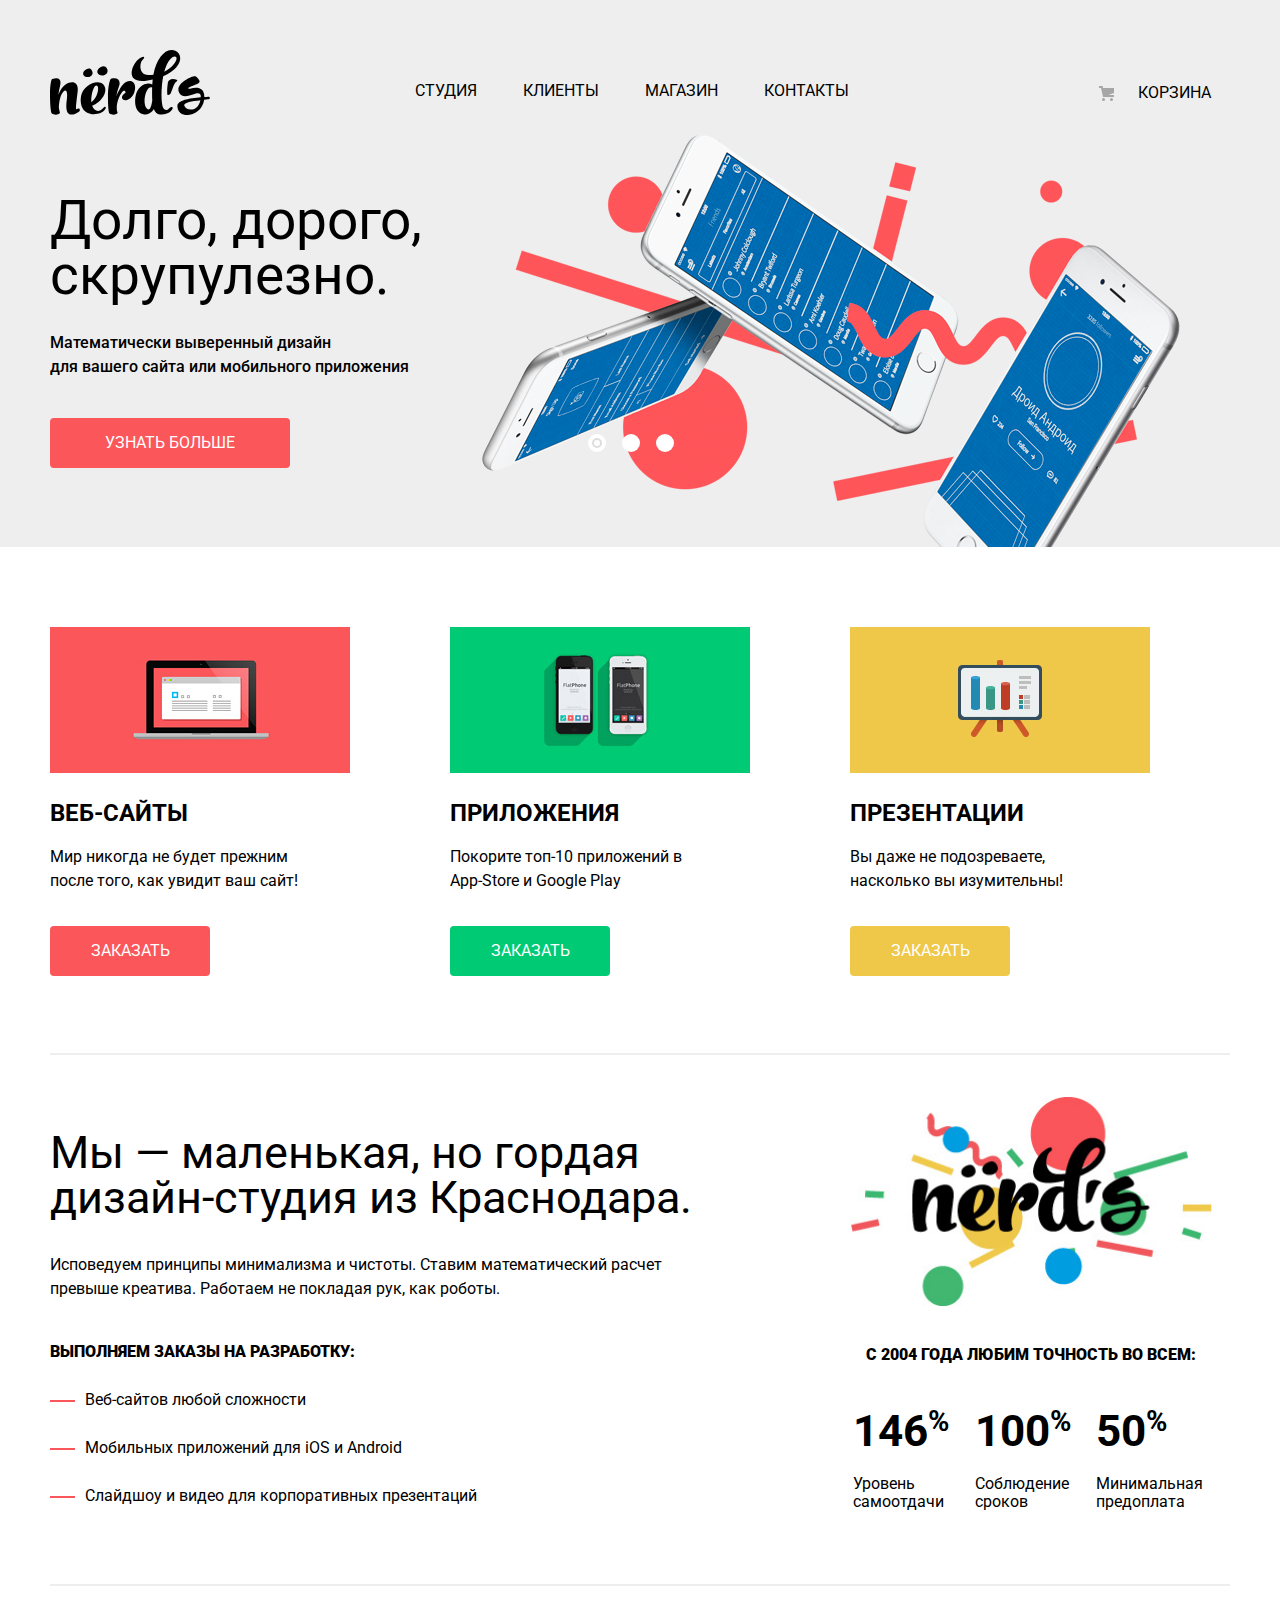
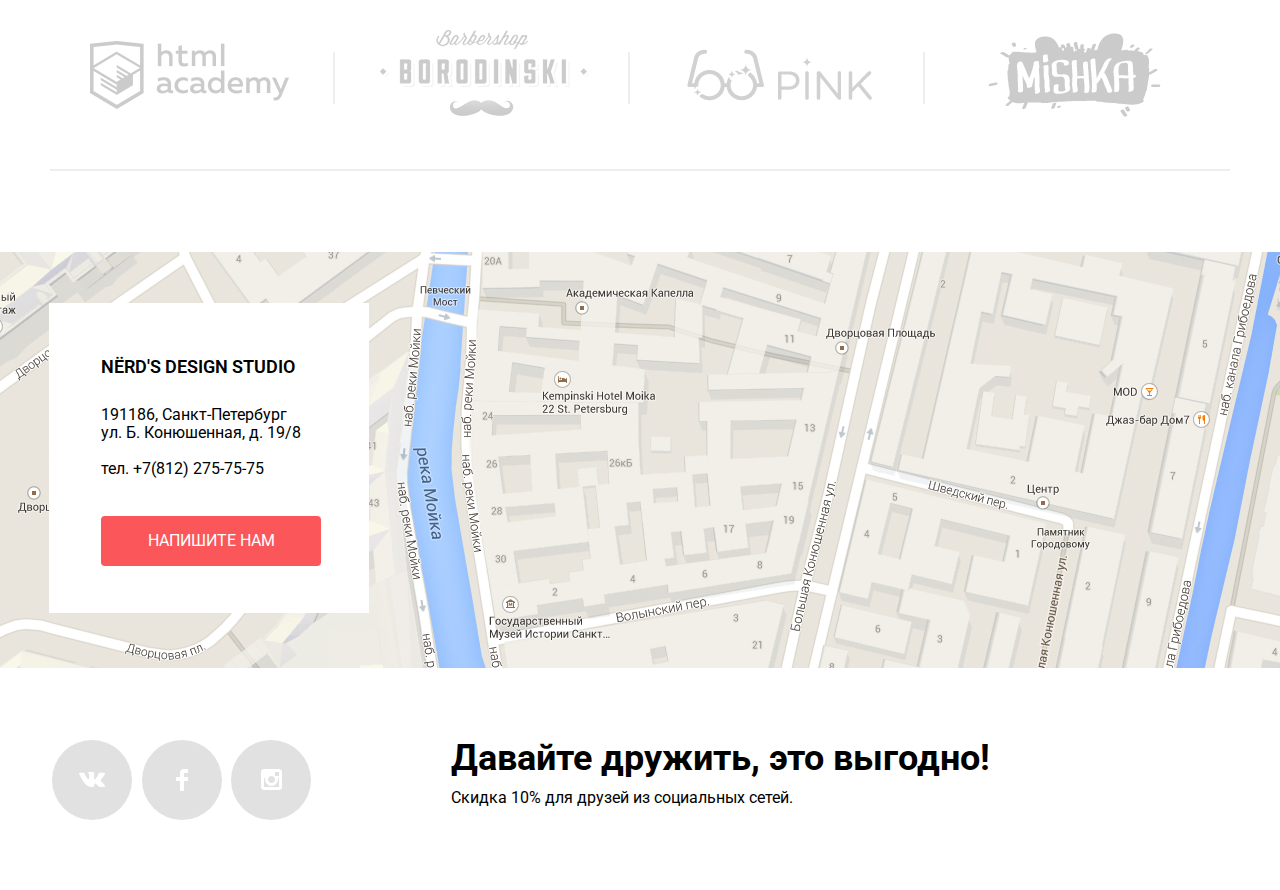
==== commit 7ef61529: "second attempt" ====
--- a/index.html
+++ b/index.html
@@ -215,6 +215,6 @@
 			</div>
 		</div>
 	</footer>
-	<script src="js/script.js"></script> 
+	<script src="js/script.min.js"></script> 
 </body>
 </html>
--- a/css/style.min.css
+++ b/css/style.min.css
@@ -1 +1 @@
-a,body{color:#000}.subtitle legend,body{font-family:Roboto,Arial,sans-serif}.button,.item-inner-btn{vertical-align:middle}.cart-link::before,.slide{background-repeat:no-repeat}.cart-link::before,.intro-item::before,.partners li::after{content:""}*,.write-inner,div{box-sizing:border-box}body{margin:0;padding:0;font-size:16px;line-height:24px;font-weight:400;background-color:#fff;min-width:1200px}.visually-hidden:not(:focus):not(:active),input[type=checkbox].visually-hidden,input[type=radio].visually-hidden{position:absolute;width:1px;height:1px;margin:-1px;border:0;padding:0;white-space:nowrap;clip-path:inset(100%);clip:rect(0 0 0 0);overflow:hidden}a{text-decoration:none}fieldset{border:none}.subtitle legend{font-size:18px;line-height:30px;font-weight:600;text-transform:uppercase}.catalogue-list,.features-list,.grid-list,.indicator,.our-services,.pagination,.partners,.price-range,.services-list,.social-media-list,.sorter-list{list-style:none;margin:0;padding:0}.address,.catalogue-list,.description,.navigation-list,.pagination,.partners,.promo-headline,.promo-subtitle,.promo-text,.slide-headline,.slide-promo,.slide-text,.social-media-list,.socialmedia-headline,.socialmedia-text,.sorter-list,.subtitle{margin:0;padding:0}img{width:100%;height:auto}.container{width:1200px;margin:0 auto;padding-left:10px;padding-right:10px;display:flex}.container-block{display:block;overflow:hidden;padding:0}.header-container{padding-top:50px;padding-bottom:0}.section-container{flex-direction:column}.logo{min-width:160px;min-height:70px}.logo:focus,.logo:hover{opacity:.8}.logo:active{opacity:.3}.navigation-list{min-width:854px;display:flex;flex-grow:1;justify-content:center;align-items:center;list-style:none}.active-item{border-bottom:2px solid red;line-height:2.5em}.navigation-list li{padding-top:7px;padding-left:18px;padding-right:28px}.navigation-list a{display:block}.cart{width:166px;display:flex;padding-top:11px}.cart-link{width:100%;display:flex;justify-content:center;align-items:center}.button,.indicator-radio,.item-inner-btn,.slide{display:inline-block}.cart-link::before{width:23px;height:21px;background-image:url(../img/cart-icon.svg);background-position:0 3px;margin:0 16px}.slide,.slide-2,.slide-3{background-position:88% 97%}.button,.item-inner-btn{font:inherit;color:#fff;text-transform:uppercase;text-align:center;background-color:#fb565a;border:none;border-radius:4px}.item-inner-btn{padding:15px 40px;width:100%}.button:focus,.button:hover,.item-inner-btn:focus,.item-inner-btn:hover{background-color:#e74246}.button:active{background-color:#d73738;box-shadow:inset 0 5px #c13135}.item-inner-btn:active{color:#fff;box-shadow:inset 0 5px #c13135}.services-button{width:160px;padding:13px 40px}.button-green{background-color:#00ca74}.button-green:focus,.button-green:hover{background-color:#00bc6c}.button-green:active{background-color:#00aa62;color:#fff;box-shadow:inset 0 5px #009958}.button-yellow{background-color:#efc84a}.button-yellow:focus,.button-yellow:hover{background-color:#eab534}.button-yellow:active{background-color:#e5a722;color:#fff;box-shadow:inset 0 5px #ce961f}.contacts-address,.main-header a{color:#000}.page-headline,.slider .headline{font-size:55px;line-height:55px;font-weight:500}.slide-promo{font-size:16px;line-height:24px;font-weight:500;padding-bottom:39px}.slider-wrapper{background-color:#eee;position:relative}.slide{width:100%;min-height:422px;font-size:17px;white-space:normal;padding:0 10px;vertical-align:top}.slider{white-space:nowrap;font-size:0;position:relative;left:0}.slide-1{background-image:url(../img/slide1.png)}.slide-2{background-image:url(../img/slide2.png)}.slide-3{background-image:url(../img/slide3.png)}.slider-indicator{position:absolute;bottom:89px;left:calc(50% - 9px);transform:translateX(-50%);z-index:3}.indicator-radio{width:18px;height:18px;background:#fff;margin:0 6px;border-radius:50%;position:relative;cursor:pointer}.indicator-1:checked~.slider-indicator .indicator-radio-1::before,.indicator-2:checked~.slider-indicator .indicator-radio-2::before,.indicator-3:checked~.slider-indicator .indicator-radio-3::before{content:"";width:6px;height:6px;border:2px solid #ddd;border-radius:50%;position:absolute;top:4px;left:4px;display:block;cursor:pointer}.indicator-1:checked~.container .slider{left:0}.indicator-2:checked~.container .slider{left:-100%}.indicator-3:checked~.container .slider{left:-200%}.slide-headline{margin:0;padding:0 0 28px;font-size:55px;line-height:1em;font-weight:400}.slider-button{font-size:16px;min-width:240px;padding:13px 40px}.slide-text{max-width:515px;padding-top:68px}.promo-text{font-size:16px;line-height:1.5em;font-weight:400;padding-bottom:33px}.promo-subtitle,.services-headline{font-weight:700;text-transform:uppercase}.our-services{margin:0;padding:0;display:flex}.services{padding-top:80px;padding-bottom:77px}.services-item{width:300px;margin-right:100px}.services-item:last-of-type{margin-right:0}.about-us{display:flex;padding-bottom:52px;border-top:2px solid #eee}.introduction{width:742px;padding-top:75px;padding-right:70px}.services-headline{font-size:24px;line-height:1.2em;margin-top:19px;margin-bottom:17px}.promo-subtitle{font-size:16px;line-height:1.5em}.promo-headline{font-size:45px;line-height:45px;font-weight:400}.intro-headline{padding-bottom:33px}.intro-text{padding-bottom:39px}.intro-item,.intro-subtitle{padding-bottom:24px}.intro-subtitle{display:block}.intro-item::before{width:25px;height:2px;background:#fb565a;border:solid #fff;border-width:0 10px;border-left:0;display:inline-block;vertical-align:middle}.services-list{margin:0;display:flex;flex-direction:column;justify-content:space-between}.efficiency{width:420px;text-align:center;padding-top:42px;padding-left:58px}.efficiency-logo{min-width:360px;margin-bottom:30px}.efficiency-subtitle{padding-bottom:39px}.efficiency-percent{font-size:44px;line-height:1em;font-weight:700;padding-right:20px}.efficiency-percent sup{font-size:.66em}.efficiency-data{text-align:left}.efficiency-legend{font-size:16px;line-height:18px;padding-top:19px}.partners{border-bottom:2px solid #eee;border-top:2px solid #eee;display:flex;align-items:center;justify-content:space-around;padding-top:44px;padding-bottom:42px}.partners li{width:22%;position:relative;text-align:center;padding-right:17px}.partners li::after{display:block;width:2px;height:52px;position:absolute;top:50%;transform:translateY(-50%);right:-8px;background:#eee}.contacts-wrapper,.main-footer{position:relative}.partners li:last-of-type::after{display:none}.partners img{width:auto}.main-footer{padding-top:40px}.footer-index{padding-top:79px}.footer-catalogue{padding-top:65px}.iframe-map{border:0;width:100%;height:420px;background-image:url(../img/map.jpg);display:block;background-position:50%;background-repeat:no-repeat}.contacts{margin:0 auto;padding:0}.contacts-address{width:320px;background-color:#fff;position:absolute;top:53px;left:9px;display:flex;flex-direction:column;padding:49px 50px 47px 52px}.subtitle-contacts{margin:0;padding-bottom:24px}.address{padding-bottom:15px}.tel{padding-bottom:35px}.write-us-button{width:220px;max-height:51px;padding:13px 29px;color:#fff;margin:0 auto}.map-marker{display:none}.social-media{display:flex;padding-top:70px;padding-bottom:70px;padding-left:12px}.social-media-list{width:259px;display:flex;align-items:center;justify-content:space-between;margin-right:140px}.subtitle{font-size:18px;line-height:1.7em;font-weight:600;text-transform:uppercase}.contacts-address .address{font-size:16px;line-height:18px;font-weight:400}.contacts-address a{font:inherit}.socialmedia-headline{font-size:36px;line-height:36px;font-weight:700;padding-bottom:11px}.socialmedia-text{font-size:16px;line-height:22px;font-weight:400}.social-media-logo{background:red;border-radius:50%;width:80px;height:80px;display:flex;justify-content:center;align-items:center}.social-media-logo img{width:20px;height:20px}.social-media-logo path{fill:#fff}.social-media-logo:active path{fill:#e37376}.social-media-logo:focus,.social-media-logo:hover{background-color:#e74246}.social-media-logo:active{background-color:#d7373b;box-shadow:inset 0 5px #c13114;opacity:.7}.write-inner{width:960px;position:fixed;top:200px;left:50%;transform:translateX(-50%);background-color:#fff;box-shadow:0 14px 44px 3px #333;padding:69px 100px;z-index:4;display:none}.write-inner-show{display:block}.write-inner .headline{font-size:45px;line-height:1em;font-weight:600;background:#fff;padding:0;margin:0 0 41px}.modal-close{font-size:47px;font-weight:400;opacity:.5;color:#fb565a;cursor:pointer;border:none;position:absolute;top:47px;right:67px;padding:20px}.modal-close:focus,.modal-close:hover{opacity:1}.modal-close:active{opacity:.1}.inner-data{display:flex;flex-wrap:wrap;justify-content:space-between}.col-2{width:47%}.col-1{width:100%}.write-inner label{font-size:16px;line-height:1.2em;font-weight:700;display:block;margin-bottom:10px}.write-inner input[type=text],.write-inner textarea{font-family:Roboto,Arial,sans-serif;font-size:16px;line-height:1.2em;font-weight:400;opacity:.5;width:100%;margin-bottom:37px;padding:12px;border:2px solid #333;border-radius:4px}.write-inner textarea{resize:none;min-height:117px;margin-bottom:40px}.inner-button{max-width:260px;padding:12px 85px}.write-inner input:focus,.write-inner input:hover,.write-inner textarea:focus,.write-inner textarea:hover{border-color:#000;color:#000}.write-inner input::invalid,.write-inner textarea::invalid{border-color:#e74246;color:#e74246}.headline{background:#eee;padding-top:66px;padding-bottom:111px;padding-right:22px}.page-headline{margin:0 auto}.page-column-1{width:360px;padding-left:2px}.page-column-2{display:flex;width:826px;flex-wrap:wrap;flex-direction:column;padding-left:47px}.sorter{display:flex;align-items:center;padding-top:54px;padding-bottom:55px}.sorter-headline{font-size:18px;line-height:1em;width:399px}.sorter-list{width:404px}.btn-down::before,.btn-up::before{width:0;height:0;border-left:6px solid transparent;border-right:6px solid transparent;content:""}.sorter-item{font-size:14px;line-height:1.2em;font-weight:400;text-transform:uppercase;opacity:.5}.sorter-btn{font-size:12px;opacity:.4}.sorter-btn:focus,.sorter-btn:hover,.sorter-item:focus,.sorter-item:hover{opacity:.7}.sorter-btn:active,.sorter-item:active{opacity:1}.sorter-list li{display:inline-block;vertical-align:top;padding-left:12px;padding-right:10px}.btn-down{padding-left:10px;position:relative}.btn-down::before{border-top:11px solid #ededed;position:absolute;top:4px;left:21px}.btn-up{position:relative}.btn-up::before{border-bottom:11px solid #ededed;position:absolute;top:8px;left:26px}.btn-up:focus::before,.btn-up:hover::before{border-bottom:11px solid #a6a6a6}.btn-down:focus::before,.btn-down:hover::before{border-top:11px solid #a6a6a6}.btn-up:active::before{border-bottom:11px solid #231f20}.btn-down:active::before{border-top:11px solid #231f20}.catalogue{padding-bottom:30px}.catalogue-list{width:760px;display:flex;flex-wrap:wrap;justify-content:space-between;align-items:center}.pagination{padding-bottom:20px}.pagination li{display:inline-block;vertical-align:top;padding-right:8px}.pagination-next,.pagination-number{font-size:16px;line-height:1.2em;text-transform:uppercase;background-color:#eee;border-radius:4px;display:inline-block;text-align:center;vertical-align:middle;padding:16px 20px}.pagination-number{height:50px;width:50px}.pagination-next{width:256px;height:50px;text-align:center}.pagination-current{border:2px solid #dbdbdb;background:0 0}.pagination-next:focus,.pagination-next:hover,.pagination-number:focus,.pagination-number:hover{background-color:#dfdfdf}.pagination-next:active,.pagination-number:active{background-color:#d5d5d5;color:#a9a9a9;box-shadow:inset 0 5px #bfbfbf}.main-header{font-size:16px;line-height:30px;font-weight:400;text-transform:uppercase;background-color:#eee}.main-header a:focus,.main-header a:hover{color:#fb565a}.main-header a:active{color:#a6a6a6}.partners-logo{opacity:.2}.partners-logo:focus,.partners-logo:hover{opacity:1}.partners-logo:active{opacity:.1}fieldset{margin:0;padding:0}.filters{padding-top:58px}.price-item{margin:0;padding:0 0 55px;border:none}.range-filter{width:260px;margin-top:49px}.price-item legend{font-size:18px;line-height:24px;text-transform:uppercase;font-weight:700}.range-controls{position:relative;height:80px;margin-bottom:15px;padding-top:39px;padding-right:20px;padding-left:20px;background-color:#f1f1f1;border-radius:5px}.range-controls .scale{height:2px;background:#d7dcde}.range-controls .bar{width:56%;height:3px;margin-left:9%;background:#00ca74}.range-controls .toggle{position:absolute;top:32px;left:0;width:20px;height:20px;padding:0;border:8px solid #fff;background-color:#ababab;box-shadow:0 2px 1px 0 #cfcfcf;border-radius:50%;cursor:pointer}.range-controls .toggle-min{left:18px}.range-controls .toggle-max{left:163px}.price-controls{font-size:0}.price-controls label{display:inline-block;width:50%;font-size:16px;text-transform:uppercase}.price-controls input{width:80px;padding-top:9px;padding-bottom:10px;margin-left:10px;font-family:Roboto,Arial,sans-serif;font-size:16px;text-align:center;color:#283136;border:none;border-radius:5px;background:#f1f1f1}.max-price{text-align:right}.features,.grid{padding-bottom:30px}.features-headline,.grid-headline{padding-bottom:14px}.grid-list li{padding-bottom:15px}.features-list li{padding-bottom:16px}legend .subtitle{font-size:18px;line-height:30px;font-weight:600;text-transform:uppercase}input[type=checkbox],input[type=radio]{display:none}input[type=checkbox]+label,input[type=radio]+label{font-size:16px;line-height:20px;font-weight:400;padding-left:37px;background-repeat:no-repeat;position:relative;color:#283136}input[type=checkbox]+label:hover,input[type=radio]+label:hover{color:#000}input[type=checkbox]+label::before,input[type=radio]+label::before{content:"";display:inline-block;vertical-align:middle;height:25px;width:27px;position:absolute;left:0}input[type=checkbox]+label::before{background-image:url(../img/checkbox-off.svg);background-repeat:no-repeat}input[type=radio]+label::before{background-image:url(../img/radio-off.svg);background-repeat:no-repeat}input[type=checkbox]:checked+label::before{background-image:url(../img/checkbox-on.svg)}input[type=radio]:checked+label::before{background-image:url(../img/radio-on.svg)}input[type=radio]:focus+label::before,input[type=radio]:hover+label::before{background-image:url(../img/radio-off-hover.svg)}input[type=radio]:checked:focus+label::before,input[type=radio]:checked:hover+label::before{background-image:url(../img/radio-on-hover.svg)}input[type=checkbox]:focus+label::before,input[type=checkbox]:hover+label::before{background-image:url(../img/checkbox-off-hover.svg)}input[type=checkbox]:checked:focus+label::before,input[type=checkbox]:checked:hover+label::before{background-image:url(../img/checkbox-on-hover.svg)}input[type=checkbox]:disabled+label,input[type=radio]:disabled+label{opacity:.2}.input-submit{width:74%;padding:15px 40px;font:inherit;color:#000;text-transform:uppercase;text-align:center;vertical-align:middle;background-color:#eee;border:none;border-radius:4px}.input-submit:focus,.input-submit:hover{background-color:#dfdfdf}input[type=submit]:active{background:#d5d5d5;color:#a9a9a9;box-shadow:inset 0 5px #bfbfbf;outline:0}.catalogue-item{width:360px;position:relative;margin-bottom:32px}.catalogue-link::before{content:"";height:40px;width:360px;display:block;background-image:url(../img/browser.png);background-repeat:no-repeat}.catalogue-item:focus .catalogue-link::before,.catalogue-item:hover .catalogue-link::before{background-image:url(../img/browser-hover.png)}.catalogue-item:hover .catalogue-inner{display:block}.catalogue-inner{width:360px;background-color:#eee;text-align:center;position:absolute;bottom:0;display:none}.inner-container{margin:42px 80px}h3.subtitle{margin:0;padding-bottom:11px}.description{padding-bottom:20px}.catalogue-link img{display:block}+a,body{color:#000}.subtitle legend,body{font-family:Roboto,Arial,sans-serif}.cart-link:before,.slide{background-repeat:no-repeat}.cart-link:before,.intro-item:before,.partners li:after{content:""}*,.write-inner,div{box-sizing:border-box}.contacts-address,.page-column-2,.section-container,.services-list{-webkit-box-orient:vertical;-webkit-box-direction:normal}body{margin:0;padding:0;font-size:16px;line-height:24px;font-weight:400;background-color:#fff;min-width:1200px}.visually-hidden:not(:focus):not(:active),input[type=checkbox].visually-hidden,input[type=radio].visually-hidden{position:absolute;width:1px;height:1px;margin:-1px;border:0;padding:0;white-space:nowrap;-webkit-clip-path:inset(100%);clip-path:inset(100%);clip:rect(0 0 0 0);overflow:hidden}a{text-decoration:none}fieldset{border:none}.subtitle legend{font-size:18px;line-height:30px;font-weight:600;text-transform:uppercase}.catalogue-list,.features-list,.grid-list,.indicator,.our-services,.pagination,.partners,.price-range,.services-list,.social-media-list,.sorter-list{list-style:none;margin:0;padding:0}.address,.catalogue-list,.description,.navigation-list,.pagination,.partners,.promo-headline,.promo-subtitle,.promo-text,.slide-headline,.slide-promo,.slide-text,.social-media-list,.socialmedia-headline,.socialmedia-text,.sorter-list,.subtitle{margin:0;padding:0}img{width:100%;height:auto}.container{width:1200px;margin:0 auto;padding-left:10px;padding-right:10px;display:-webkit-box;display:-ms-flexbox;display:flex}.container-block{display:block;overflow:hidden;padding:0}.cart,.navigation-list{display:-webkit-box;display:-ms-flexbox}.header-container{padding-top:50px;padding-bottom:0}.section-container{-ms-flex-direction:column;flex-direction:column}.logo{min-width:160px;min-height:70px}.logo:focus,.logo:hover{opacity:.8;-ms-filter:"progid:DXImageTransform.Microsoft.Alpha(Opacity=80)"}.logo:active{opacity:.3;-ms-filter:"progid:DXImageTransform.Microsoft.Alpha(Opacity=30)"}.navigation-list{min-width:854px;display:flex;-webkit-box-flex:1;-ms-flex-positive:1;flex-grow:1;-webkit-box-pack:center;-ms-flex-pack:center;justify-content:center;-webkit-box-align:center;-ms-flex-align:center;align-items:center;list-style:none}.active-item{border-bottom:2px solid red;line-height:2.5em}.navigation-list li{padding-top:7px;padding-left:18px;padding-right:28px}.navigation-list a{display:block}.cart{width:166px;display:flex;padding-top:11px}.cart-link,.our-services{display:-webkit-box;display:-ms-flexbox}.cart-link{width:100%;display:flex;-webkit-box-pack:center;-ms-flex-pack:center;justify-content:center;-webkit-box-align:center;-ms-flex-align:center;align-items:center}.button,.item-inner-btn{display:inline-block;vertical-align:middle}.cart-link:before{width:23px;height:21px;background-image:url(../img/cart-icon.svg);background-position:0 3px;margin:0 16px}.slide,.slide-2,.slide-3{background-position:88% 97%}.button,.item-inner-btn{font:inherit;color:#fff;text-transform:uppercase;text-align:center;background-color:#fb565a;border:none;border-radius:4px}.item-inner-btn{padding:15px 40px;width:100%}.indicator-radio,.slide{display:inline-block;vertical-align:top}.button:focus,.button:hover,.item-inner-btn:focus,.item-inner-btn:hover{background-color:#e74246}.button:active{background-color:#d73738;box-shadow:inset 0 5px #c13135}.item-inner-btn:active{color:#fff;box-shadow:inset 0 5px #c13135}.services-button{width:160px;padding:13px 40px}.button-green{background-color:#00ca74}.button-green:focus,.button-green:hover{background-color:#00bc6c}.button-green:active{background-color:#00aa62;color:#fff;box-shadow:inset 0 5px #009958}.button-yellow{background-color:#efc84a}.button-yellow:focus,.button-yellow:hover{background-color:#eab534}.button-yellow:active{background-color:#e5a722;color:#fff;box-shadow:inset 0 5px #ce961f}.contacts-address,.main-header a{color:#000}.page-headline,.slider .headline{font-size:55px;line-height:55px;font-weight:500}.slide-promo{font-size:16px;line-height:24px;font-weight:500;padding-bottom:39px}.slider-wrapper{background-color:#eee;position:relative}.slide{width:100%;min-height:422px;font-size:17px;white-space:normal;padding:0 10px}.slider{white-space:nowrap;font-size:0;position:relative;left:0}.slide-1{background-image:url(../img/slide1.png)}.slide-2{background-image:url(../img/slide2.png)}.slide-3{background-image:url(../img/slide3.png)}.slider-indicator{position:absolute;bottom:89px;left:calc(50% - 9px);-webkit-transform:translateX(-50%);transform:translateX(-50%);z-index:3}.indicator-radio{width:18px;height:18px;background:#fff;margin:0 6px;border-radius:50%;position:relative;cursor:pointer}.indicator-1:checked~.slider-indicator .indicator-radio-1:before,.indicator-2:checked~.slider-indicator .indicator-radio-2:before,.indicator-3:checked~.slider-indicator .indicator-radio-3:before{content:"";width:6px;height:6px;border:2px solid #ddd;border-radius:50%;position:absolute;top:4px;left:4px;display:block;cursor:pointer}.indicator-1:checked~.container .slider{left:0}.indicator-2:checked~.container .slider{left:-100%}.indicator-3:checked~.container .slider{left:-200%}.slide-headline{margin:0;padding:0 0 28px;font-size:55px;line-height:1em;font-weight:400}.slider-button{font-size:16px;min-width:240px;padding:13px 40px}.slide-text{max-width:515px;padding-top:68px}.promo-text{font-size:16px;line-height:1.5em;font-weight:400;padding-bottom:33px}.promo-subtitle,.services-headline{font-weight:700;text-transform:uppercase}.our-services{margin:0;padding:0;display:flex}.about-us,.services-list{display:-webkit-box;display:-ms-flexbox}.services{padding-top:80px;padding-bottom:77px}.services-item{width:300px;margin-right:100px}.services-item:last-of-type{margin-right:0}.about-us{display:flex;padding-bottom:52px;border-top:2px solid #eee}.introduction{width:742px;padding-top:75px;padding-right:70px}.services-headline{font-size:24px;line-height:1.2em;margin-top:19px;margin-bottom:17px}.promo-subtitle{font-size:16px;line-height:1.5em}.promo-headline{font-size:45px;line-height:45px;font-weight:400}.intro-headline{padding-bottom:33px}.intro-text{padding-bottom:39px}.intro-item,.intro-subtitle{padding-bottom:24px}.intro-subtitle{display:block}.intro-item:before{width:25px;height:2px;background:#fb565a;border:solid #fff;border-width:0 10px;border-left:0;display:inline-block;vertical-align:middle}.services-list{margin:0;display:flex;-ms-flex-direction:column;flex-direction:column;-webkit-box-pack:justify;-ms-flex-pack:justify;justify-content:space-between}.efficiency{width:420px;text-align:center;padding-top:42px;padding-left:58px}.efficiency-logo{min-width:360px;margin-bottom:30px}.efficiency-subtitle{padding-bottom:39px}.efficiency-percent{font-size:44px;line-height:1em;font-weight:700;padding-right:20px}.efficiency-percent sup{font-size:.66em}.efficiency-data{text-align:left}.efficiency-legend{font-size:16px;line-height:18px;padding-top:19px}.partners{border-bottom:2px solid #eee;border-top:2px solid #eee;display:-webkit-box;display:-ms-flexbox;display:flex;-webkit-box-align:center;-ms-flex-align:center;align-items:center;-ms-flex-pack:distribute;justify-content:space-around;padding-top:44px;padding-bottom:42px}.partners li{width:22%;position:relative;text-align:center;padding-right:17px}.partners li:after{display:block;width:2px;height:52px;position:absolute;top:50%;-webkit-transform:translateY(-50%);transform:translateY(-50%);right:-8px;background:#eee}.contacts-wrapper,.main-footer{position:relative}.partners li:last-of-type:after{display:none}.partners img{width:auto}.main-footer{padding-top:40px}.footer-index{padding-top:79px}.footer-catalogue{padding-top:65px}.iframe-map{border:0;width:100%;height:420px;background-image:url(../img/map.jpg);display:block;background-position:50%;background-repeat:no-repeat}.contacts{margin:0 auto;padding:0}.contacts-address{width:320px;background-color:#fff;position:absolute;top:53px;left:9px;display:-webkit-box;display:-ms-flexbox;display:flex;-ms-flex-direction:column;flex-direction:column;padding:49px 50px 47px 52px}.subtitle-contacts{margin:0;padding-bottom:24px}.address{padding-bottom:15px}.tel{padding-bottom:35px}.write-us-button{width:220px;max-height:51px;padding:13px 29px;color:#fff;margin:0 auto}.map-marker{display:none}.social-media,.social-media-list{display:-webkit-box;display:-ms-flexbox}.social-media{display:flex;padding-top:70px;padding-bottom:70px;padding-left:12px}.social-media-list{width:259px;display:flex;-webkit-box-align:center;-ms-flex-align:center;align-items:center;-webkit-box-pack:justify;-ms-flex-pack:justify;justify-content:space-between;margin-right:140px}.subtitle{font-size:18px;line-height:1.7em;font-weight:600;text-transform:uppercase}.contacts-address .address{font-size:16px;line-height:18px;font-weight:400}.contacts-address a{font:inherit}.socialmedia-headline{font-size:36px;line-height:36px;font-weight:700;padding-bottom:11px}.socialmedia-text{font-size:16px;line-height:22px;font-weight:400}.social-media-logo{background:#e1e1e1;border-radius:50%;width:80px;height:80px;display:-webkit-box;display:-ms-flexbox;display:flex;-webkit-box-pack:center;-ms-flex-pack:center;justify-content:center;-webkit-box-align:center;-ms-flex-align:center;align-items:center}.social-media-logo img{width:20px;height:20px}.social-media-logo path{fill:#fff}.social-media-logo:active path{fill:#e37376}.social-media-logo:focus,.social-media-logo:hover{background-color:#e74246}.social-media-logo:active{background-color:#d7373b;box-shadow:inset 0 5px #c13114;opacity:.7;-ms-filter:"progid:DXImageTransform.Microsoft.Alpha(Opacity=70)"}.write-inner{width:960px;position:fixed;top:200px;left:50%;-webkit-transform:translateX(-50%);transform:translateX(-50%);background-color:#fff;box-shadow:0 14px 44px 3px #333;padding:69px 100px;z-index:4;display:none}.write-inner-show{display:block}.inner-data,.page-column-2{display:-webkit-box;display:-ms-flexbox}.write-inner .headline{font-size:45px;line-height:1em;font-weight:600;background:#fff;padding:0;margin:0 0 41px}.modal-close{font-size:47px;font-weight:400;opacity:.5;-ms-filter:"progid:DXImageTransform.Microsoft.Alpha(Opacity=50)";color:#fb565a;cursor:pointer;border:none;position:absolute;top:47px;right:67px;padding:20px}.modal-close:focus,.modal-close:hover{opacity:1;-ms-filter:"progid:DXImageTransform.Microsoft.Alpha(Opacity=100)"}.modal-close:active{opacity:.1;-ms-filter:"progid:DXImageTransform.Microsoft.Alpha(Opacity=10)"}.inner-data{display:flex;-ms-flex-wrap:wrap;flex-wrap:wrap;-webkit-box-pack:justify;-ms-flex-pack:justify;justify-content:space-between}.col-2{width:47%}.col-1{width:100%}.write-inner label{font-size:16px;line-height:1.2em;font-weight:700;display:block;margin-bottom:10px}.write-inner input[type=text],.write-inner textarea{font-family:Roboto,Arial,sans-serif;font-size:16px;line-height:1.2em;font-weight:400;opacity:.5;-ms-filter:"progid:DXImageTransform.Microsoft.Alpha(Opacity=50)";width:100%;margin-bottom:37px;padding:12px;border:2px solid #333;border-radius:4px}.write-inner textarea{resize:none;min-height:117px;margin-bottom:40px}.inner-button{max-width:260px;padding:12px 85px}.write-inner input:focus,.write-inner input:hover,.write-inner textarea:focus,.write-inner textarea:hover{border-color:#000;color:#000}.write-inner input::invalid,.write-inner textarea::invalid{border-color:#e74246;color:#e74246}.headline{background:#eee;padding-top:66px;padding-bottom:111px;padding-right:22px}.page-headline{margin:0 auto}.page-column-1{width:360px;padding-left:2px}.page-column-2{display:flex;width:826px;-ms-flex-wrap:wrap;flex-wrap:wrap;-ms-flex-direction:column;flex-direction:column;padding-left:47px}.sorter{display:-webkit-box;display:-ms-flexbox;display:flex;-webkit-box-align:center;-ms-flex-align:center;align-items:center;padding-top:54px;padding-bottom:55px}.sorter-headline{font-size:18px;line-height:1em;width:399px}.sorter-list{width:404px}.btn-down:before,.btn-up:before{width:0;height:0;border-left:6px solid transparent;border-right:6px solid transparent;content:""}.sorter-item{font-size:14px;line-height:1.2em;font-weight:400;text-transform:uppercase;opacity:.5;-ms-filter:"progid:DXImageTransform.Microsoft.Alpha(Opacity=50)"}.sorter-btn{font-size:12px;opacity:.4;-ms-filter:"progid:DXImageTransform.Microsoft.Alpha(Opacity=40)"}.sorter-btn:focus,.sorter-btn:hover,.sorter-item:focus,.sorter-item:hover{opacity:.7;-ms-filter:"progid:DXImageTransform.Microsoft.Alpha(Opacity=70)"}.sorter-btn:active,.sorter-item:active{opacity:1;-ms-filter:"progid:DXImageTransform.Microsoft.Alpha(Opacity=100)"}.sorter-list li{display:inline-block;vertical-align:top;padding-left:12px;padding-right:10px}.btn-down{padding-left:10px;position:relative}.btn-down:before{border-top:11px solid #ededed;position:absolute;top:4px;left:21px}.btn-up{position:relative}.btn-up:before{border-bottom:11px solid #ededed;position:absolute;top:8px;left:26px}.btn-up:focus:before,.btn-up:hover:before{border-bottom:11px solid #a6a6a6}.btn-down:focus:before,.btn-down:hover:before{border-top:11px solid #a6a6a6}.btn-up:active:before{border-bottom:11px solid #231f20}.btn-down:active:before{border-top:11px solid #231f20}.catalogue{padding-bottom:30px}.catalogue-list{width:760px;display:-webkit-box;display:-ms-flexbox;display:flex;-ms-flex-wrap:wrap;flex-wrap:wrap;-webkit-box-pack:justify;-ms-flex-pack:justify;justify-content:space-between;-webkit-box-align:center;-ms-flex-align:center;align-items:center}.pagination{padding-bottom:20px}.pagination li{display:inline-block;vertical-align:top;padding-right:8px}.pagination-next,.pagination-number{font-size:16px;line-height:1.2em;text-transform:uppercase;background-color:#eee;border-radius:4px;display:inline-block;text-align:center;vertical-align:middle;padding:16px 20px}.pagination-number{height:50px;width:50px}.pagination-next{width:256px;height:50px;text-align:center}.pagination-current{border:2px solid #dbdbdb;background:0 0}.pagination-next:focus,.pagination-next:hover,.pagination-number:focus,.pagination-number:hover{background-color:#dfdfdf}.pagination-next:active,.pagination-number:active{background-color:#d5d5d5;color:#a9a9a9;box-shadow:inset 0 5px #bfbfbf}.main-header{font-size:16px;line-height:30px;font-weight:400;text-transform:uppercase;background-color:#eee}.main-header a:focus,.main-header a:hover{color:#fb565a}.main-header a:active{color:#a6a6a6}.partners-logo{opacity:.2;-ms-filter:"progid:DXImageTransform.Microsoft.Alpha(Opacity=20)"}.partners-logo:focus,.partners-logo:hover{opacity:1;-ms-filter:"progid:DXImageTransform.Microsoft.Alpha(Opacity=100)"}.partners-logo:active{opacity:.1;-ms-filter:"progid:DXImageTransform.Microsoft.Alpha(Opacity=10)"}fieldset{margin:0;padding:0}.filters{padding-top:58px}.price-item{margin:0;padding:0 0 55px;border:none}.range-filter{width:260px;margin-top:49px}.price-item legend{font-size:18px;line-height:24px;text-transform:uppercase;font-weight:700}.range-controls{position:relative;height:80px;margin-bottom:15px;padding-top:39px;padding-right:20px;padding-left:20px;background-color:#f1f1f1;border-radius:5px}.range-controls .scale{height:2px;background:#d7dcde}.range-controls .bar{width:56%;height:3px;margin-left:9%;background:#00ca74}.range-controls .toggle{position:absolute;top:32px;left:0;width:20px;height:20px;padding:0;border:8px solid #fff;background-color:#ababab;box-shadow:0 2px 1px 0 #cfcfcf;border-radius:50%;cursor:pointer}.range-controls .toggle-min{left:18px}.range-controls .toggle-max{left:163px}.price-controls{font-size:0}.price-controls label{display:inline-block;vertical-align:middle;width:50%;font-size:16px;text-transform:uppercase}.price-controls input{width:80px;padding-top:9px;padding-bottom:10px;margin-left:10px;font-family:Roboto,Arial,sans-serif;font-size:16px;text-align:center;color:#283136;border:none;border-radius:5px;background:#f1f1f1}.max-price{text-align:right}.features,.grid{padding-bottom:30px}.features-headline,.grid-headline{padding-bottom:14px}.grid-list li{padding-bottom:15px}.features-list li{padding-bottom:16px}legend .subtitle{font-size:18px;line-height:30px;font-weight:600;text-transform:uppercase}input[type=checkbox],input[type=radio]{display:none}input[type=checkbox]+label,input[type=radio]+label{font-size:16px;line-height:20px;font-weight:400;padding-left:37px;background-repeat:no-repeat;position:relative;color:#283136}input[type=checkbox]+label:hover,input[type=radio]+label:hover{color:#000}input[type=checkbox]+label:before,input[type=radio]+label:before{content:"";display:inline-block;vertical-align:middle;height:25px;width:27px;position:absolute;left:0}input[type=checkbox]+label:before{background-image:url(../img/checkbox-off.svg);background-repeat:no-repeat}input[type=radio]+label:before{background-image:url(../img/radio-off.svg);background-repeat:no-repeat}input[type=checkbox]:checked+label:before{background-image:url(../img/checkbox-on.svg)}input[type=radio]:checked+label:before{background-image:url(../img/radio-on.svg)}input[type=radio]:focus+label:before,input[type=radio]:hover+label:before{background-image:url(../img/radio-off-hover.svg)}input[type=radio]:checked:focus+label:before,input[type=radio]:checked:hover+label:before{background-image:url(../img/radio-on-hover.svg)}input[type=checkbox]:focus+label:before,input[type=checkbox]:hover+label:before{background-image:url(../img/checkbox-off-hover.svg)}input[type=checkbox]:checked:focus+label:before,input[type=checkbox]:checked:hover+label:before{background-image:url(../img/checkbox-on-hover.svg)}input[type=checkbox]:disabled+label,input[type=radio]:disabled+label{opacity:.2;-ms-filter:"progid:DXImageTransform.Microsoft.Alpha(Opacity=20)"}.input-submit{width:74%;padding:15px 40px;font:inherit;color:#000;text-transform:uppercase;text-align:center;vertical-align:middle;background-color:#eee;border:none;border-radius:4px}.input-submit:focus,.input-submit:hover{background-color:#dfdfdf}input[type=submit]:active{background:#d5d5d5;color:#a9a9a9;box-shadow:inset 0 5px #bfbfbf}.catalogue-item{width:360px;position:relative;margin-bottom:32px}.catalogue-link:before{content:"";height:40px;width:360px;display:block;background-image:url(../img/browser.png);background-repeat:no-repeat}.catalogue-item:focus .catalogue-link:before,.catalogue-item:hover .catalogue-link:before{background-image:url(../img/browser-hover.png)}.catalogue-item:hover .catalogue-inner{display:block}.catalogue-inner{width:360px;background-color:#eee;text-align:center;position:absolute;bottom:0;display:none}.inner-container{margin:42px 80px}h3.subtitle{margin:0;padding-bottom:11px}.description{padding-bottom:20px}.catalogue-link img{display:block}